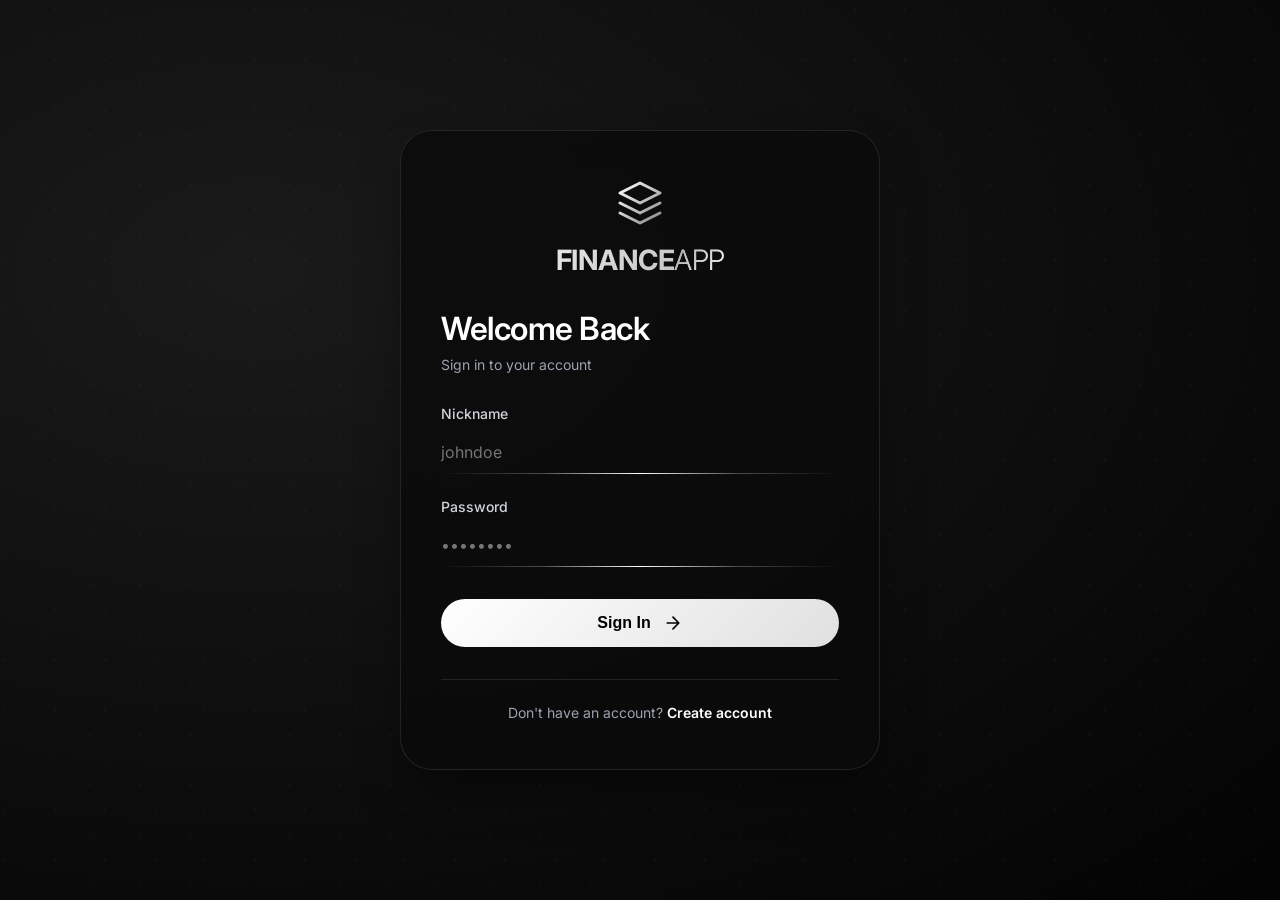
==== src/main/resources/static/login.html @ 10400654 "Initial commit clean structure" ====
<!DOCTYPE html>
<html lang="es">
<head>
    <meta charset="UTF-8">
    <meta name="viewport" content="width=device-width, initial-scale=1.0">
    <title>FinanceApp | Login</title>
    <link rel="stylesheet" href="styles.css">
    <link href="https://fonts.googleapis.com/css2?family=Inter:wght@300;400;500;600;700;800&display=swap" rel="stylesheet">
</head>
<body class="login-body">
    <div class="particles"></div>
    <div class="glass-container">
        <div class="logo-container">
            <div class="logo-icon">
                <svg width="48" height="48" viewBox="0 0 24 24" fill="none" xmlns="http://www.w3.org/2000/svg">
                    <path d="M12 2L2 7L12 12L22 7L12 2Z" stroke="url(#gradient)" stroke-width="1.5" stroke-linecap="round" stroke-linejoin="round"/>
                    <path d="M2 17L12 22L22 17" stroke="url(#gradient)" stroke-width="1.5" stroke-linecap="round" stroke-linejoin="round"/>
                    <path d="M2 12L12 17L22 12" stroke="url(#gradient)" stroke-width="1.5" stroke-linecap="round" stroke-linejoin="round"/>
                    <defs>
                        <linearGradient id="gradient" x1="2" y1="2" x2="22" y2="22" gradientUnits="userSpaceOnUse">
                            <stop stop-color="#ffffff"/>
                            <stop offset="1" stop-color="#888888"/>
                        </linearGradient>
                    </defs>
                </svg>
            </div>
            <h1>FINANCE<span>APP</span></h1>
        </div>
        
        <h2>Welcome Back</h2>
        <p class="subtitle">Sign in to your account</p>
        
        <form id="loginForm" class="auth-form">
            <div class="input-group">
                <label>Nickname</label>
                <input type="text" id="nickname" placeholder="johndoe" required>
                <div class="input-border"></div>
            </div>
            
            <div class="input-group">
                <label>Password</label>
                <input type="password" id="password" placeholder="••••••••" required>
                <div class="input-border"></div>
            </div>
            
            <button type="submit" class="btn-primary">
                <span>Sign In</span>
                <svg width="20" height="20" viewBox="0 0 24 24" fill="none">
                    <path d="M5 12H19M19 12L12 5M19 12L12 19" stroke="currentColor" stroke-width="2" stroke-linecap="round"/>
                </svg>
            </button>
        </form>
        
        <div class="auth-footer">
            <p>Don't have an account? <a href="register.html">Create account</a></p>
        </div>
    </div>
    
    <script>
        document.getElementById('loginForm').addEventListener('submit', async (e) => {
            e.preventDefault();
            const nickname = document.getElementById('nickname').value;
            const password = document.getElementById('password').value;
            
            // Simulación de login - Aquí conectarás con tu backend
            localStorage.setItem('user', JSON.stringify({ nickname, password }));
            window.location.href = 'dashboard.html';
        });
    </script>
</body>
</html>
---- src/main/resources/static/styles.css ----
* {
    margin: 0;
    padding: 0;
    box-sizing: border-box;
}

body {
    font-family: 'Inter', -apple-system, BlinkMacSystemFont, sans-serif;
    background: #0a0a0a;
    color: #ffffff;
    overflow-x: hidden;
}

/* Login/Register Styles */
.login-body {
    min-height: 100vh;
    display: flex;
    align-items: center;
    justify-content: center;
    background: radial-gradient(ellipse at 20% 30%, #1a1a1a, #030303);
    position: relative;
}

.particles {
    position: absolute;
    top: 0;
    left: 0;
    width: 100%;
    height: 100%;
    background-image: 
        radial-gradient(circle at 10% 20%, rgba(255,255,255,0.03) 1px, transparent 1px),
        radial-gradient(circle at 80% 70%, rgba(255,255,255,0.03) 1px, transparent 1px);
    background-size: 50px 50px;
    pointer-events: none;
}

.glass-container {
    position: relative;
    z-index: 10;
    background: rgba(10, 10, 10, 0.8);
    backdrop-filter: blur(20px);
    border-radius: 32px;
    padding: 48px 40px;
    width: 100%;
    max-width: 480px;
    border: 1px solid rgba(255, 255, 255, 0.1);
    box-shadow: 0 25px 50px -12px rgba(0, 0, 0, 0.5);
    animation: fadeInUp 0.6s ease-out;
}

@keyframes fadeInUp {
    from {
        opacity: 0;
        transform: translateY(30px);
    }
    to {
        opacity: 1;
        transform: translateY(0);
    }
}

.logo-container {
    text-align: center;
    margin-bottom: 32px;
}

.logo-icon {
    display: inline-flex;
    justify-content: center;
    align-items: center;
    margin-bottom: 16px;
}

.logo-container h1 {
    font-size: 28px;
    font-weight: 700;
    letter-spacing: -0.5px;
    background: linear-gradient(135deg, #ffffff 0%, #a0a0a0 100%);
    -webkit-background-clip: text;
    -webkit-text-fill-color: transparent;
    background-clip: text;
}

.logo-container span {
    font-weight: 300;
    background: linear-gradient(135deg, #a0a0a0 0%, #ffffff 100%);
    -webkit-background-clip: text;
    -webkit-text-fill-color: transparent;
}

.glass-container h2 {
    font-size: 32px;
    font-weight: 600;
    margin-bottom: 8px;
    letter-spacing: -0.5px;
}

.subtitle {
    color: #9ca3af;
    margin-bottom: 32px;
    font-size: 14px;
}

.auth-form {
    display: flex;
    flex-direction: column;
    gap: 24px;
}

.input-group {
    position: relative;
}

.input-group label {
    display: block;
    margin-bottom: 8px;
    font-size: 14px;
    font-weight: 500;
    color: #d1d5db;
}

.input-group input {
    width: 100%;
    padding: 12px 0;
    background: transparent;
    border: none;
    color: white;
    font-size: 16px;
    outline: none;
    font-family: 'Inter', sans-serif;
}

.input-border {
    position: absolute;
    bottom: 0;
    left: 0;
    width: 100%;
    height: 1px;
    background: linear-gradient(90deg, transparent, #4a4a4a, #ffffff, #4a4a4a, transparent);
    transition: all 0.3s ease;
}

.input-group input:focus + .input-border {
    height: 2px;
    background: linear-gradient(90deg, transparent, #ffffff, #ffffff, transparent);
}

.btn-primary {
    background: linear-gradient(135deg, #ffffff 0%, #e0e0e0 100%);
    color: #000000;
    border: none;
    padding: 14px 24px;
    border-radius: 40px;
    font-size: 16px;
    font-weight: 600;
    cursor: pointer;
    display: flex;
    align-items: center;
    justify-content: center;
    gap: 12px;
    transition: all 0.3s ease;
    margin-top: 8px;
}

.btn-primary:hover {
    transform: translateY(-2px);
    box-shadow: 0 10px 25px -5px rgba(255, 255, 255, 0.2);
    background: linear-gradient(135deg, #f5f5f5 0%, #ffffff 100%);
}

.btn-primary:active {
    transform: translateY(0);
}

.auth-footer {
    text-align: center;
    margin-top: 32px;
    padding-top: 24px;
    border-top: 1px solid rgba(255, 255, 255, 0.1);
}

.auth-footer p {
    color: #9ca3af;
    font-size: 14px;
}

.auth-footer a {
    color: #ffffff;
    text-decoration: none;
    font-weight: 600;
    transition: opacity 0.3s;
}

.auth-footer a:hover {
    opacity: 0.8;
}

/* Dashboard Styles */
.dashboard-body {
    background: #0a0a0a;
    min-height: 100vh;
}

.dashboard-container {
    max-width: 1400px;
    margin: 0 auto;
    padding: 24px;
}

.dashboard-nav {
    background: rgba(20, 20, 20, 0.8);
    backdrop-filter: blur(10px);
    border-radius: 24px;
    padding: 16px 32px;
    margin-bottom: 32px;
    display: flex;
    justify-content: space-between;
    align-items: center;
    border: 1px solid rgba(255, 255, 255, 0.05);
}

.nav-logo h2 {
    font-size: 24px;
    background: linear-gradient(135deg, #ffffff, #888888);
    -webkit-background-clip: text;
    -webkit-text-fill-color: transparent;
}

.nav-links {
    display: flex;
    gap: 32px;
}

.nav-links a {
    color: #9ca3af;
    text-decoration: none;
    transition: color 0.3s;
    font-weight: 500;
}

.nav-links a:hover, .nav-links a.active {
    color: #ffffff;
}

.logout-btn {
    background: rgba(255, 255, 255, 0.1);
    border: none;
    padding: 8px 20px;
    border-radius: 40px;
    color: white;
    cursor: pointer;
    transition: all 0.3s;
}

.logout-btn:hover {
    background: rgba(255, 255, 255, 0.2);
}

/* Cards */
.card {
    background: rgba(20, 20, 20, 0.6);
    backdrop-filter: blur(10px);
    border-radius: 24px;
    padding: 24px;
    margin-bottom: 24px;
    border: 1px solid rgba(255, 255, 255, 0.05);
    transition: transform 0.3s, border-color 0.3s;
}

.card:hover {
    border-color: rgba(255, 255, 255, 0.2);
    transform: translateY(-2px);
}

.card h2 {
    font-size: 20px;
    margin-bottom: 20px;
    color: #ffffff;
}

/* Forms */
.form-group {
    margin-bottom: 16px;
}

.form-group input, .form-group select {
    width: 100%;
    padding: 12px;
    background: rgba(0, 0, 0, 0.5);
    border: 1px solid rgba(255, 255, 255, 0.1);
    border-radius: 12px;
    color: white;
    font-size: 14px;
    transition: all 0.3s;
}

.form-group input:focus, .form-group select:focus {
    outline: none;
    border-color: #ffffff;
}

.form-group label {
    display: block;
    margin-bottom: 8px;
    color: #9ca3af;
    font-size: 14px;
}

/* Lists */
.expense-list {
    list-style: none;
}

.expense-list li {
    padding: 12px 0;
    border-bottom: 1px solid rgba(255, 255, 255, 0.05);
    display: flex;
    justify-content: space-between;
    align-items: center;
}

/* Grid Layout */
.dashboard-grid {
    display: grid;
    grid-template-columns: repeat(auto-fit, minmax(400px, 1fr));
    gap: 24px;
}

/* Responsive */
@media (max-width: 768px) {
    .glass-container {
        margin: 20px;
        padding: 32px 24px;
    }
    
    .dashboard-grid {
        grid-template-columns: 1fr;
    }
    
    .dashboard-nav {
        flex-direction: column;
        gap: 16px;
    }
    
    .nav-links {
        flex-wrap: wrap;
        justify-content: center;
    }
}
/* Dashboard Styles (agregar al final) */
.dashboard-stats {
    margin-bottom: 32px;
}

.stats-grid {
    display: grid;
    grid-template-columns: repeat(auto-fit, minmax(240px, 1fr));
    gap: 20px;
}

.stat-card {
    background: linear-gradient(135deg, rgba(20,20,20,0.9), rgba(10,10,10,0.9));
    backdrop-filter: blur(10px);
    border-radius: 24px;
    padding: 24px;
    border: 1px solid rgba(255,255,255,0.05);
    transition: all 0.3s;
}

.stat-card:hover {
    transform: translateY(-4px);
    border-color: rgba(255,255,255,0.2);
}

.stat-card h3 {
    font-size: 14px;
    font-weight: 500;
    color: #9ca3af;
    margin-bottom: 12px;
    letter-spacing: 0.5px;
}

.stat-value {
    font-size: 32px;
    font-weight: 700;
    color: #ffffff;
}

.stat-value.positive {
    color: #10b981;
}

.stat-value.negative {
    color: #ef4444;
}

.tab-content {
    display: none;
}

.tab-content.active {
    display: block;
    animation: fadeIn 0.3s ease-out;
}

@keyframes fadeIn {
    from {
        opacity: 0;
        transform: translateY(10px);
    }
    to {
        opacity: 1;
        transform: translateY(0);
    }
}

/* Scrollbar personalizado */
::-webkit-scrollbar {
    width: 8px;
    height: 8px;
}

::-webkit-scrollbar-track {
    background: #1a1a1a;
}

::-webkit-scrollbar-thumb {
    background: #3a3a3a;
    border-radius: 4px;
}

::-webkit-scrollbar-thumb:hover {
    background: #4a4a4a;
}
/* Modal Styles */
.modal {
    display: none;
    position: fixed;
    z-index: 1000;
    left: 0;
    top: 0;
    width: 100%;
    height: 100%;
    background-color: rgba(0, 0, 0, 0.8);
    backdrop-filter: blur(8px);
    animation: fadeIn 0.2s ease-out;
}

.modal-content {
    background: linear-gradient(135deg, rgba(30, 30, 30, 0.95), rgba(20, 20, 20, 0.98));
    backdrop-filter: blur(20px);
    margin: 10% auto;
    padding: 0;
    border: 1px solid rgba(255, 255, 255, 0.1);
    width: 90%;
    max-width: 500px;
    border-radius: 24px;
    box-shadow: 0 25px 50px -12px rgba(0, 0, 0, 0.5);
    animation: slideIn 0.3s ease-out;
}

@keyframes slideIn {
    from {
        opacity: 0;
        transform: translateY(-50px);
    }
    to {
        opacity: 1;
        transform: translateY(0);
    }
}

.modal-header {
    display: flex;
    justify-content: space-between;
    align-items: center;
    padding: 20px 24px;
    border-bottom: 1px solid rgba(255, 255, 255, 0.1);
}

.modal-header h3 {
    font-size: 20px;
    font-weight: 600;
    margin: 0;
}

.close {
    font-size: 28px;
    font-weight: bold;
    cursor: pointer;
    color: #9ca3af;
    transition: color 0.3s;
}

.close:hover {
    color: #ffffff;
}

.modal-body {
    padding: 24px;
}

.modal-footer {
    display: flex;
    justify-content: flex-end;
    gap: 12px;
    padding: 20px 24px;
    border-top: 1px solid rgba(255, 255, 255, 0.1);
}

/* Secondary Buttons */
.btn-secondary {
    background: rgba(255, 255, 255, 0.1);
    color: #ffffff;
    border: 1px solid rgba(255, 255, 255, 0.2);
    padding: 10px 20px;
    border-radius: 40px;
    font-size: 14px;
    font-weight: 500;
    cursor: pointer;
    transition: all 0.3s;
    display: inline-flex;
    align-items: center;
    gap: 8px;
}

.btn-secondary:hover {
    background: rgba(255, 255, 255, 0.2);
    transform: translateY(-1px);
}

.btn-secondary-small {
    background: rgba(255, 255, 255, 0.08);
    color: #9ca3af;
    border: none;
    padding: 6px 12px;
    border-radius: 20px;
    font-size: 12px;
    cursor: pointer;
    transition: all 0.3s;
}

.btn-secondary-small:hover {
    background: rgba(255, 255, 255, 0.15);
    color: #ffffff;
}

/* Toast Notification */
.toast {
    visibility: hidden;
    min-width: 250px;
    background-color: #333;
    color: #fff;
    text-align: center;
    border-radius: 8px;
    padding: 12px;
    position: fixed;
    z-index: 1000;
    bottom: 30px;
    left: 50%;
    transform: translateX(-50%);
    font-size: 14px;
    opacity: 0;
    transition: opacity 0.5s, visibility 0.5s;
}

.toast.show {
    visibility: visible;
    opacity: 1;
}

.toast-success {
    background: linear-gradient(135deg, #10b981, #059669);
    color: white;
}

.toast-error {
    background: linear-gradient(135deg, #ef4444, #dc2626);
    color: white;
}

/* Empty state styling */
.expense-list li {
    padding: 12px 0;
    border-bottom: 1px solid rgba(255, 255, 255, 0.05);
    display: flex;
    justify-content: space-between;
    align-items: center;
}

/* Form group improvements */
.form-group {
    margin-bottom: 20px;
}

.form-group label {
    display: block;
    margin-bottom: 8px;
    font-size: 13px;
    font-weight: 500;
    color: #9ca3af;
    text-transform: uppercase;
    letter-spacing: 0.5px;
}

.form-group input, .form-group select {
    width: 100%;
    padding: 12px 16px;
    background: rgba(0, 0, 0, 0.4);
    border: 1px solid rgba(255, 255, 255, 0.1);
    border-radius: 12px;
    color: white;
    font-size: 14px;
    transition: all 0.3s;
}

.form-group input:focus, .form-group select:focus {
    outline: none;
    border-color: rgba(255, 255, 255, 0.5);
    background: rgba(0, 0, 0, 0.6);
}

.form-group input::placeholder {
    color: #6b7280;
}
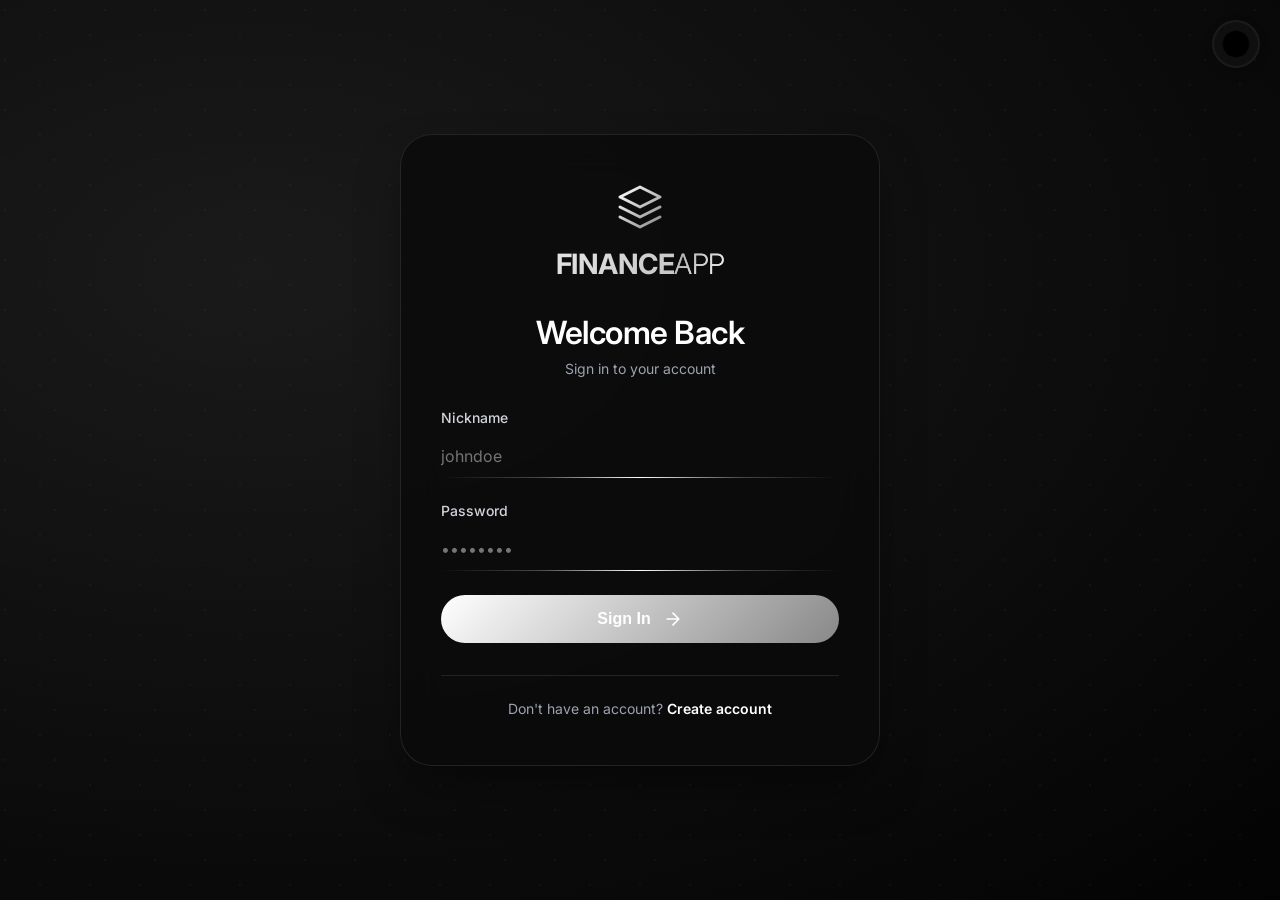
==== commit b9af6abe: "Colors fix in progress" ====
--- a/src/main/resources/static/login.html
+++ b/src/main/resources/static/login.html
@@ -4,10 +4,44 @@
     <meta charset="UTF-8">
     <meta name="viewport" content="width=device-width, initial-scale=1.0">
     <title>FinanceApp | Login</title>
-    <link rel="stylesheet" href="styles.css">
+    <!-- Fuentes -->
     <link href="https://fonts.googleapis.com/css2?family=Inter:wght@300;400;500;600;700;800&display=swap" rel="stylesheet">
+    
+    <!-- CSS Modular -->
+    <link rel="stylesheet" href="css/global.css">
+    <link rel="stylesheet" href="css/login.css">
+    <link rel="stylesheet" href="css/components.css">
+    <link rel="stylesheet" href="css/themes.css">
 </head>
 <body class="login-body">
+<!-- Theme Switcher (mismo código) -->
+	<div class="theme-switcher">
+	    <div class="theme-btn" id="themeBtn" onclick="toggleThemeMenu()">
+	        <div class="theme-circle" id="currentThemeCircle" style="background: rgb(0, 0, 0);"></div>
+	    </div>
+	    <div class="theme-menu" id="themeMenu">
+	        <div class="theme-option" onclick="setTheme('dark')">
+	            <div class="theme-preview dark-preview"></div>
+	            <span>Dark</span>
+	        </div>
+	        <div class="theme-option" onclick="setTheme('light')">
+	            <div class="theme-preview light-preview"></div>
+	            <span>Light</span>
+	        </div>
+	        <div class="theme-option" onclick="setTheme('pink')">
+	            <div class="theme-preview pink-preview"></div>
+	            <span>Pink Purple</span>
+	        </div>
+	        <div class="theme-option" onclick="setTheme('blue')">
+	            <div class="theme-preview blue-preview"></div>
+	            <span>Ocean Blue</span>
+	        </div>
+	        <div class="theme-option" onclick="setTheme('orange')">
+	            <div class="theme-preview orange-preview"></div>
+	            <span>Sunset Orange</span>
+	        </div>
+	    </div>
+	</div>
     <div class="particles"></div>
     <div class="glass-container">
         <div class="logo-container">
@@ -57,15 +91,118 @@
     </div>
     
     <script>
-        document.getElementById('loginForm').addEventListener('submit', async (e) => {
-            e.preventDefault();
-            const nickname = document.getElementById('nickname').value;
-            const password = document.getElementById('password').value;
-            
-            // Simulación de login - Aquí conectarás con tu backend
-            localStorage.setItem('user', JSON.stringify({ nickname, password }));
-            window.location.href = 'dashboard.html';
-        });
-    </script>
+    const API_BASE = 'http://localhost:8080';
+    
+    document.getElementById('loginForm').addEventListener('submit', async (e) => {
+        e.preventDefault();
+        
+        const nickname = document.getElementById('nickname').value.trim();
+        const password = document.getElementById('password').value;
+        
+        if (!nickname || !password) {
+            alert('Please enter both nickname and password');
+            return;
+        }
+        
+        try {
+            // Obtener todos los usuarios del servidor
+            const response = await fetch(`${API_BASE}/users`);
+            const users = await response.json();
+            
+            // Buscar usuario por nombre y contraseña
+            const user = users.find(u => u.name === nickname && u.password === password);
+            
+            if (user) {
+                // Login exitoso
+                localStorage.setItem('user', JSON.stringify(user));
+                window.location.href = 'dashboard.html';
+            } else {
+                // Verificar si el usuario existe pero contraseña incorrecta
+                const userExists = users.some(u => u.name === nickname);
+                if (userExists) {
+                    alert('Incorrect password. Please try again.');
+                } else {
+                    alert('User not found. Please register first.');
+                }
+            }
+        } catch (error) {
+            console.error('Login error:', error);
+            alert('Error connecting to server. Make sure the backend is running.');
+        }
+    });
+ // Theme Switcher Functions
+    function toggleThemeMenu() {
+        const menu = document.getElementById('themeMenu');
+        menu.classList.toggle('active');
+    }
+
+    function closeThemeMenu() {
+        const menu = document.getElementById('themeMenu');
+        menu.classList.remove('active');
+    }
+
+    function setTheme(theme) {
+        const body = document.body;
+        const themeCircle = document.getElementById('currentThemeCircle');
+        
+        // Remover todas las clases de tema
+        body.classList.remove('theme-light', 'theme-pink', 'theme-blue', 'theme-orange');
+        
+        // Si no es dark, agregar la clase del tema
+        if (theme !== 'dark') {
+            body.classList.add(`theme-${theme}`);
+        }
+        
+        // Actualizar el círculo del botón según el tema
+        const themeColors = {
+            dark: '#000000',
+            light: '#F0E6E6',
+            pink: '#ec489a',
+            blue: '#0ea5e9',
+            orange: '#f97316'
+        };
+        
+        themeCircle.style.background = themeColors[theme];
+        
+        // Guardar preferencia en localStorage
+        localStorage.setItem('theme', theme);
+        
+        // Mostrar notificación
+        const themeNames = {
+            dark: 'Dark Mode',
+            light: 'Light Mode',
+            pink: 'Pink Purple',
+            blue: 'Ocean Blue',
+            orange: 'Sunset Orange'
+        };
+        
+        toast.success(`Theme changed to ${themeNames[theme]}! 🎨`);
+        
+        // Cerrar el menú
+        closeThemeMenu();
+    }
+
+    // Cargar tema guardado al iniciar
+    function loadSavedTheme() {
+        const savedTheme = localStorage.getItem('theme');
+        if (savedTheme && savedTheme !== 'dark') {
+            setTheme(savedTheme);
+        } else {
+            // Asegurar que el círculo sea blanco para dark mode
+            document.getElementById('currentThemeCircle').style.background = '#ffffff';
+        }
+    }
+
+    // Cerrar menú al hacer clic fuera
+    document.addEventListener('click', function(event) {
+        const switcher = document.querySelector('.theme-switcher');
+        const menu = document.getElementById('themeMenu');
+        const btn = document.getElementById('themeBtn');
+        
+        if (switcher && !switcher.contains(event.target)) {
+            menu.classList.remove('active');
+        }
+    });
+</script>
 </body>
 </html>
--- a/src/main/resources/static/css/global.css
+++ b/src/main/resources/static/css/global.css
@@ -0,0 +1,84 @@
+/* ============================================ */
+/* GLOBAL RESET & BASE STYLES */
+/* ============================================ */
+
+* {
+    margin: 0;
+    padding: 0;
+    box-sizing: border-box;
+}
+
+body {
+    font-family: 'Inter', -apple-system, BlinkMacSystemFont, sans-serif;
+    background: var(--bg-primary);
+    color: var(--text-primary);
+    transition: background 0.3s ease, color 0.3s ease;
+}
+
+/* Scrollbar personalizado */
+::-webkit-scrollbar {
+    width: 8px;
+    height: 8px;
+}
+
+::-webkit-scrollbar-track {
+    background: #1a1a1a;
+}
+
+::-webkit-scrollbar-thumb {
+    background: #3a3a3a;
+    border-radius: 4px;
+}
+
+::-webkit-scrollbar-thumb:hover {
+    background: #4a4a4a;
+}
+
+/* Utilidades */
+.text-center {
+    text-align: center;
+}
+
+.mt-1 { margin-top: 8px; }
+.mt-2 { margin-top: 16px; }
+.mt-3 { margin-top: 24px; }
+.mb-1 { margin-bottom: 8px; }
+.mb-2 { margin-bottom: 16px; }
+.mb-3 { margin-bottom: 24px; }
+
+/* Animaciones */
+@keyframes fadeIn {
+    from { opacity: 0; transform: translateY(10px); }
+    to { opacity: 1; transform: translateY(0); }
+}
+
+@keyframes fadeInUp {
+    from { opacity: 0; transform: translateY(30px); }
+    to { opacity: 1; transform: translateY(0); }
+}
+
+@keyframes slideIn {
+    from { transform: translateX(400px); opacity: 0; }
+    to { transform: translateX(0); opacity: 1; }
+}
+
+@keyframes slideUp {
+    from { opacity: 0; transform: translateY(20px); }
+    to { opacity: 1; transform: translateY(0); }
+}
+
+@keyframes spin {
+    to { transform: rotate(360deg); }
+}
+
+@keyframes pulse {
+    0%, 100% { border-color: rgba(245, 158, 11, 0.3); }
+    50% { border-color: rgba(245, 158, 11, 0.8); }
+}
+
+/* Responsive base */
+@media (max-width: 768px) {
+    .dashboard-grid {
+        grid-template-columns: 1fr;
+    }
+}
--- a/src/main/resources/static/css/login.css
+++ b/src/main/resources/static/css/login.css
@@ -0,0 +1,171 @@
+/* ============================================ */
+/* LOGIN & REGISTER STYLES */
+/* ============================================ */
+
+.login-body {
+    min-height: 100vh;
+    display: flex;
+    align-items: center;
+    justify-content: center;
+    background: radial-gradient(ellipse at 20% 30%, #1a1a1a, #030303);
+    position: relative;
+    margin: 0;
+    padding: 20px;
+}
+
+.particles {
+    position: absolute;
+    top: 0;
+    left: 0;
+    width: 100%;
+    height: 100%;
+    background-image: 
+        radial-gradient(circle at 10% 20%, rgba(255,255,255,0.03) 1px, transparent 1px),
+        radial-gradient(circle at 80% 70%, rgba(255,255,255,0.03) 1px, transparent 1px);
+    background-size: 50px 50px;
+    pointer-events: none;
+}
+
+.glass-container {
+    position: relative;
+    z-index: 10;
+    background: rgba(10, 10, 10, 0.8);
+    backdrop-filter: blur(20px);
+    border-radius: 32px;
+    padding: 48px 40px;
+    width: 100%;
+    max-width: 480px;
+    border: 1px solid rgba(255, 255, 255, 0.1);
+    box-shadow: 0 25px 50px -12px rgba(0, 0, 0, 0.5);
+    animation: fadeInUp 0.6s ease-out;
+}
+
+.logo-container {
+    text-align: center;
+    margin-bottom: 32px;
+}
+
+.logo-icon {
+    display: inline-flex;
+    justify-content: center;
+    align-items: center;
+    margin-bottom: 16px;
+}
+
+.logo-container h1 {
+    font-size: 28px;
+    font-weight: 700;
+    letter-spacing: -0.5px;
+    background: linear-gradient(135deg, #ffffff 0%, #a0a0a0 100%);
+    -webkit-background-clip: text;
+    -webkit-text-fill-color: transparent;
+    background-clip: text;
+    margin: 0;
+}
+
+.logo-container span {
+    font-weight: 300;
+    background: linear-gradient(135deg, #a0a0a0 0%, #ffffff 100%);
+    -webkit-background-clip: text;
+    -webkit-text-fill-color: transparent;
+}
+
+.glass-container h2 {
+    font-size: 32px;
+    font-weight: 600;
+    margin-bottom: 8px;
+    letter-spacing: -0.5px;
+    text-align: center;
+}
+
+.subtitle {
+    color: #9ca3af;
+    margin-bottom: 32px;
+    font-size: 14px;
+    text-align: center;
+}
+
+/* Formulario de autenticación */
+.auth-form {
+    display: flex;
+    flex-direction: column;
+    gap: 24px;
+    width: 100%;
+}
+
+.input-group {
+    position: relative;
+    width: 100%;
+}
+
+.input-group label {
+    display: block;
+    margin-bottom: 8px;
+    font-size: 14px;
+    font-weight: 500;
+    color: #d1d5db;
+}
+
+.input-group input {
+    width: 100%;
+    padding: 12px 0;
+    background: transparent;
+    border: none;
+    color: white;
+    font-size: 16px;
+    outline: none;
+    font-family: 'Inter', sans-serif;
+}
+
+/* Borde inferior elegante */
+.input-border {
+    position: absolute;
+    bottom: 0;
+    left: 0;
+    width: 100%;
+    height: 1px;
+    background: linear-gradient(90deg, transparent, #4a4a4a, #ffffff, #4a4a4a, transparent);
+    transition: all 0.3s ease;
+}
+
+.input-group input:focus + .input-border {
+    height: 2px;
+    background: linear-gradient(90deg, transparent, #ffffff, #ffffff, transparent);
+}
+
+.auth-footer {
+    text-align: center;
+    margin-top: 32px;
+    padding-top: 24px;
+    border-top: 1px solid rgba(255, 255, 255, 0.1);
+}
+
+.auth-footer p {
+    color: #9ca3af;
+    font-size: 14px;
+    margin: 0;
+}
+
+.auth-footer a {
+    color: #ffffff;
+    text-decoration: none;
+    font-weight: 600;
+    transition: opacity 0.3s;
+}
+
+.auth-footer a:hover {
+    opacity: 0.8;
+    text-decoration: underline;
+}
+
+/* Responsive login */
+@media (max-width: 768px) {
+    .glass-container {
+        margin: 20px;
+        padding: 32px 24px;
+    }
+    
+    .glass-container h2 {
+        font-size: 28px;
+    }
+}
--- a/src/main/resources/static/css/components.css
+++ b/src/main/resources/static/css/components.css
@@ -0,0 +1,351 @@
+/* ============================================ */
+/* BUTTONS & COMPONENTS */
+/* ============================================ */
+
+/* Primary Button */
+.btn-primary {
+    background: linear-gradient(135deg, var(--gradient-start), var(--gradient-end));
+    color: white;
+    border: none;
+    padding: 14px 24px;
+    border-radius: 40px;
+    font-size: 16px;
+    font-weight: 600;
+    cursor: pointer;
+    display: flex;
+    align-items: center;
+    justify-content: center;
+    gap: 12px;
+    transition: all 0.3s ease;
+    width: 100%;
+    text-align: center;
+}
+
+.btn-primary:hover {
+    transform: translateY(-2px);
+    box-shadow: 0 10px 25px -5px rgba(0, 0, 0, 0.2);
+}
+
+.btn-primary:active {
+    transform: translateY(0);
+}
+
+/* Secondary Button */
+.btn-secondary {
+    background: rgba(255, 255, 255, 0.1);
+    color: var(--text-primary);
+    border: 1px solid var(--border-color);
+    padding: 10px 20px;
+    border-radius: 40px;
+    font-size: 14px;
+    font-weight: 500;
+    cursor: pointer;
+    transition: all 0.3s;
+    display: inline-flex;
+    align-items: center;
+    gap: 8px;
+}
+
+.btn-secondary:hover {
+    background: rgba(255, 255, 255, 0.2);
+    transform: translateY(-1px);
+}
+
+/* Small Secondary Button */
+.btn-secondary-small {
+    background: rgba(255, 255, 255, 0.08);
+    color: var(--text-secondary);
+    border: none;
+    padding: 6px 12px;
+    border-radius: 20px;
+    font-size: 12px;
+    cursor: pointer;
+    transition: all 0.3s;
+}
+
+.btn-secondary-small:hover {
+    background: rgba(255, 255, 255, 0.15);
+    color: var(--text-primary);
+}
+
+/* Icon Button */
+.btn-icon {
+    background: none;
+    border: none;
+    cursor: pointer;
+    font-size: 18px;
+    transition: transform 0.2s;
+}
+
+.btn-icon:hover {
+    transform: scale(1.1);
+}
+
+/* ============================================ */
+/* MODAL STYLES */
+/* ============================================ */
+
+.modal {
+    display: none;
+    position: fixed;
+    z-index: 1000;
+    left: 0;
+    top: 0;
+    width: 100%;
+    height: 100%;
+    background-color: rgba(0, 0, 0, 0.8);
+    backdrop-filter: blur(8px);
+    animation: fadeIn 0.2s ease-out;
+}
+
+.modal-content {
+    background: var(--bg-card);
+    backdrop-filter: blur(20px);
+    margin: 10% auto;
+    padding: 0;
+    border: 1px solid var(--border-color);
+    width: 90%;
+    max-width: 500px;
+    border-radius: 24px;
+    box-shadow: 0 25px 50px -12px rgba(0, 0, 0, 0.5);
+    animation: slideIn 0.3s ease-out;
+}
+
+.modal-header {
+    display: flex;
+    justify-content: space-between;
+    align-items: center;
+    padding: 20px 24px;
+    border-bottom: 1px solid var(--border-color);
+}
+
+.modal-header h3 {
+    font-size: 20px;
+    font-weight: 600;
+    margin: 0;
+    color: var(--text-primary);
+}
+
+.close {
+    font-size: 28px;
+    font-weight: bold;
+    cursor: pointer;
+    color: var(--text-secondary);
+    transition: color 0.3s;
+}
+
+.close:hover {
+    color: var(--text-primary);
+}
+
+.modal-body {
+    padding: 24px;
+}
+
+.modal-footer {
+    display: flex;
+    justify-content: flex-end;
+    gap: 12px;
+    padding: 20px 24px;
+    border-top: 1px solid var(--border-color);
+}
+
+/* ============================================ */
+/* TOAST NOTIFICATIONS */
+/* ============================================ */
+
+.toast-container {
+    position: fixed;
+    top: 20px;
+    right: 20px;
+    z-index: 9999;
+    display: flex;
+    flex-direction: column;
+    gap: 12px;
+}
+
+.toast {
+    min-width: 300px;
+    max-width: 400px;
+    background: var(--bg-card);
+    backdrop-filter: blur(10px);
+    border-radius: 12px;
+    padding: 0;
+    box-shadow: 0 10px 25px -5px rgba(0, 0, 0, 0.3);
+    transform: translateX(400px);
+    transition: transform 0.3s ease-out;
+    overflow: hidden;
+    border: 1px solid var(--border-color);
+}
+
+.toast.show {
+    transform: translateX(0);
+}
+
+.toast-content {
+    display: flex;
+    align-items: center;
+    gap: 12px;
+    padding: 16px 20px;
+}
+
+.toast-icon {
+    font-size: 24px;
+    flex-shrink: 0;
+}
+
+.toast-message {
+    flex: 1;
+    color: var(--text-primary);
+    font-size: 14px;
+    line-height: 1.4;
+}
+
+.toast-close {
+    background: none;
+    border: none;
+    color: var(--text-secondary);
+    font-size: 20px;
+    cursor: pointer;
+    padding: 0;
+    margin-left: 8px;
+    transition: color 0.2s;
+}
+
+.toast-close:hover {
+    color: var(--text-primary);
+}
+
+.toast-progress {
+    height: 3px;
+    background: rgba(255, 255, 255, 0.2);
+    width: 100%;
+    animation: progress 3s linear forwards;
+}
+
+.toast-success .toast-progress {
+    background: var(--accent-success);
+}
+
+.toast-error .toast-progress {
+    background: var(--accent-danger);
+}
+
+.toast-warning .toast-progress {
+    background: var(--accent-warning);
+}
+
+.toast-info .toast-progress {
+    background: var(--accent-info);
+}
+
+@keyframes progress {
+    from { width: 100%; }
+    to { width: 0%; }
+}
+
+/* ============================================ */
+/* CONFIRM DIALOG */
+/* ============================================ */
+
+.confirm-overlay {
+    position: fixed;
+    top: 0;
+    left: 0;
+    right: 0;
+    bottom: 0;
+    background: rgba(0, 0, 0, 0.7);
+    backdrop-filter: blur(4px);
+    z-index: 10000;
+    display: flex;
+    align-items: center;
+    justify-content: center;
+    animation: fadeIn 0.2s ease-out;
+}
+
+.confirm-dialog {
+    background: var(--bg-card);
+    backdrop-filter: blur(20px);
+    border-radius: 24px;
+    padding: 24px;
+    max-width: 400px;
+    width: 90%;
+    border: 1px solid var(--border-color);
+    animation: slideUp 0.3s ease-out;
+}
+
+.confirm-dialog h3 {
+    margin: 0 0 12px 0;
+    font-size: 20px;
+    font-weight: 600;
+    color: var(--text-primary);
+}
+
+.confirm-dialog p {
+    margin: 0 0 24px 0;
+    color: var(--text-secondary);
+    line-height: 1.5;
+}
+
+.confirm-buttons {
+    display: flex;
+    gap: 12px;
+    justify-content: flex-end;
+}
+
+.confirm-buttons button {
+    padding: 8px 20px;
+    border-radius: 40px;
+    font-size: 14px;
+    font-weight: 500;
+    cursor: pointer;
+    transition: all 0.2s;
+}
+
+.confirm-cancel {
+    background: rgba(255, 255, 255, 0.1);
+    border: 1px solid var(--border-color);
+    color: var(--text-primary);
+}
+
+.confirm-cancel:hover {
+    background: rgba(255, 255, 255, 0.2);
+}
+
+.confirm-confirm {
+    background: linear-gradient(135deg, var(--accent-danger), var(--accent-danger));
+    border: none;
+    color: white;
+}
+
+.confirm-confirm:hover {
+    transform: translateY(-1px);
+    box-shadow: 0 4px 12px rgba(239, 68, 68, 0.3);
+}
+
+.confirm-confirm-success {
+    background: linear-gradient(135deg, var(--accent-success), var(--accent-success));
+}
+
+.confirm-confirm-success:hover {
+    box-shadow: 0 4px 12px rgba(16, 185, 129, 0.3);
+}
+
+/* ============================================ */
+/* LOADING SPINNER */
+/* ============================================ */
+
+.loading-spinner {
+    display: inline-block;
+    width: 16px;
+    height: 16px;
+    border: 2px solid rgba(255, 255, 255, 0.3);
+    border-top-color: white;
+    border-radius: 50%;
+    animation: spin 0.6s linear infinite;
+}
+
+.btn-loading {
+    opacity: 0.7;
+    pointer-events: none;
+}
--- a/src/main/resources/static/css/themes.css
+++ b/src/main/resources/static/css/themes.css
@@ -0,0 +1,250 @@
+/* ============================================ */
+/* THEME VARIABLES - DARK (DEFAULT) */
+/* ============================================ */
+
+:root {
+    --bg-primary: #0a0a0a;
+    --bg-secondary: #1a1a1a;
+    --bg-card: rgba(20, 20, 20, 0.6);
+    --text-primary: #ffffff;
+    --text-secondary: #9ca3af;
+    --border-color: rgba(255, 255, 255, 0.05);
+    --accent-success: #10b981;
+    --accent-danger: #ef4444;
+    --accent-warning: #f59e0b;
+    --accent-info: #3b82f6;
+    --gradient-start: #ffffff;
+    --gradient-end: #888888;
+    --input-bg: rgba(0, 0, 0, 0.4);
+    --input-border: rgba(255, 255, 255, 0.1);
+    --hover-bg: rgba(255, 255, 255, 0.05);
+}
+
+/* ============================================ */
+/* THEME: LIGHT */
+/* ============================================ */
+
+body.theme-light {
+    --bg-primary: #f8f9fa;
+    --bg-secondary: #ffffff;
+    --bg-card: rgba(255, 255, 255, 0.9);
+    --text-primary: #1f2937;
+    --text-secondary: #6b7280;
+    --border-color: rgba(0, 0, 0, 0.1);
+    --accent-success: #10b981;
+    --accent-danger: #ef4444;
+    --accent-warning: #f59e0b;
+    --accent-info: #3b82f6;
+    --gradient-start: #1f2937;
+    --gradient-end: #4b5563;
+    --input-bg: rgba(0, 0, 0, 0.02);
+    --input-border: rgba(0, 0, 0, 0.1);
+    --hover-bg: rgba(0, 0, 0, 0.05);
+}
+
+body.theme-light .glass-container {
+    background: rgba(255, 255, 255, 0.95);
+}
+
+body.theme-light .input-group input {
+    color: #1f2937;
+}
+
+body.theme-light .input-group label {
+    color: #4b5563;
+}
+
+/* ============================================ */
+/* THEME: PINK */
+/* ============================================ */
+
+body.theme-pink {
+    --bg-primary: #fdf2f8;
+    --bg-secondary: #ffffff;
+    --bg-card: rgba(255, 255, 255, 0.9);
+    --text-primary: #831843;
+    --text-secondary: #9d174d;
+    --border-color: rgba(236, 72, 153, 1);
+    --accent-success: #ec489a;
+    --accent-danger: #db2777;
+    --accent-warning: #f472b6;
+    --accent-info: #f9a8d4;
+    --gradient-start: #ec489a;
+    --gradient-end: #db2777;
+    --input-bg: rgba(236, 72, 153, 0.05);
+    --input-border: rgba(236, 72, 153, 0.2);
+    --hover-bg: rgba(236, 72, 153, 0.1);
+}
+
+body.theme-pink .btn-primary {
+    background: linear-gradient(135deg, #E08DB3, #D11F71);
+}
+
+body.theme-pink .stat-value.positive {
+    color: #ec489a;
+}
+
+body.theme-pink .login-body {
+    background: radial-gradient(ellipse at 20% 30%, #ffe4ec, #f8d0e0);  /* ← Fondo rosa claro */
+}
+
+body.theme-pink .glass-container {
+    background: rgba(255, 255, 255, 0.95);  /* ← Contenedor blanco */
+}
+
+/* ============================================ */
+/* THEME: BLUE */
+/* ============================================ */
+
+body.theme-blue {
+    --bg-primary: #eff6ff;
+    --bg-secondary: #ffffff;
+    --bg-card: rgba(255, 255, 255, 0.9);
+    --text-primary: #075985;
+    --text-secondary: #0284c7;
+    --border-color: rgba(14, 165, 233, 0.2);
+    --accent-success: #0ea5e9;
+    --accent-danger: #0284c7;
+    --accent-warning: #38bdf8;
+    --accent-info: #7dd3fc;
+    --gradient-start: #0ea5e9;
+    --gradient-end: #0284c7;
+    --input-bg: rgba(14, 165, 233, 0.05);
+    --input-border: rgba(14, 165, 233, 0.2);
+    --hover-bg: rgba(14, 165, 233, 0.1);
+}
+
+body.theme-blue .btn-primary {
+    background: linear-gradient(135deg, #0ea5e9, #0284c7);
+}
+
+body.theme-blue .stat-value.positive {
+    color: #0ea5e9;
+}
+
+body.theme-pink .glass-container {
+    background: rgba(255, 255, 255, 0.95);  /* ← Contenedor blanco */
+}
+
+body.theme-blue .login-body {
+    background: radial-gradient(ellipse at 20% 30%, #e0f2fe, #bae6fd);  /* ← Fondo azul claro */
+}
+
+/* ============================================ */
+/* THEME: ORANGE */
+/* ============================================ */
+
+body.theme-orange {
+    --bg-primary: #fff7ed;
+    --bg-secondary: #ffffff;
+    --bg-card: rgba(255, 255, 255, 0.9);
+    --text-primary: #9a3412;
+    --text-secondary: #c2410c;
+    --border-color: rgba(249, 115, 22, 0.2);
+    --accent-success: #f97316;
+    --accent-danger: #ea580c;
+    --accent-warning: #fb923c;
+    --accent-info: #fdba74;
+    --gradient-start: #f97316;
+    --gradient-end: #ea580c;
+    --input-bg: rgba(249, 115, 22, 0.05);
+    --input-border: rgba(249, 115, 22, 0.2);
+    --hover-bg: rgba(249, 115, 22, 0.1);
+}
+
+body.theme-orange .btn-primary {
+    background: linear-gradient(135deg, #f97316, #ea580c);
+}
+
+body.theme-orange .stat-value.positive {
+    color: #f97316;
+}
+
+body.theme-orange .login-body {
+    background: radial-gradient(ellipse at 20% 30%, #fff3e0, #ffe4c4);  /* ← Fondo naranja claro */
+}
+
+body.theme-pink .glass-container {
+    background: rgba(255, 255, 255, 0.95);  /* ← Contenedor blanco */
+}
+
+/* ============================================ */
+/* THEME SWITCHER BUTTON */
+/* ============================================ */
+
+.theme-switcher {
+    position: fixed;
+    top: 20px;
+    right: 20px;
+    z-index: 1000;
+}
+
+.theme-btn {
+    width: 48px;
+    height: 48px;
+    border-radius: 50%;
+    background: var(--bg-card);
+    backdrop-filter: blur(10px);
+    border: 2px solid var(--border-color);
+    cursor: pointer;
+    display: flex;
+    align-items: center;
+    justify-content: center;
+    transition: all 0.3s ease;
+    box-shadow: 0 4px 12px rgba(0, 0, 0, 0.2);
+}
+
+.theme-btn:hover {
+    transform: scale(1.05);
+    border-color: var(--text-primary);
+}
+
+.theme-circle {
+    width: 28px;
+    height: 28px;
+    border-radius: 50%;
+    transition: background 0.3s ease;
+    border: 1px solid var(--border-color);
+}
+
+.theme-menu {
+    position: absolute;
+    top: 60px;
+    right: 0;
+    background: var(--bg-card);
+    backdrop-filter: blur(20px);
+    border-radius: 16px;
+    padding: 12px;
+    min-width: 160px;
+    border: 1px solid var(--border-color);
+    box-shadow: 0 10px 25px -5px rgba(0, 0, 0, 0.3);
+    opacity: 0;
+    visibility: hidden;
+    transform: translateY(-10px);
+    transition: all 0.3s ease;
+}
+
+.theme-menu.active {
+    opacity: 1;
+    visibility: visible;
+    transform: translateY(0);
+}
+
+.theme-option {
+    display: flex;
+    align-items: center;
+    gap: 12px;
+    padding: 10px 12px;
+    cursor: pointer;
+    border-radius: 12px;
+    transition: all 0.2s ease;
+    margin-bottom: 4px;
+}
+
+.theme-option:last-child {
+    margin-bottom: 0;
+}
+
+.theme-option:hover {
+    background:
+}
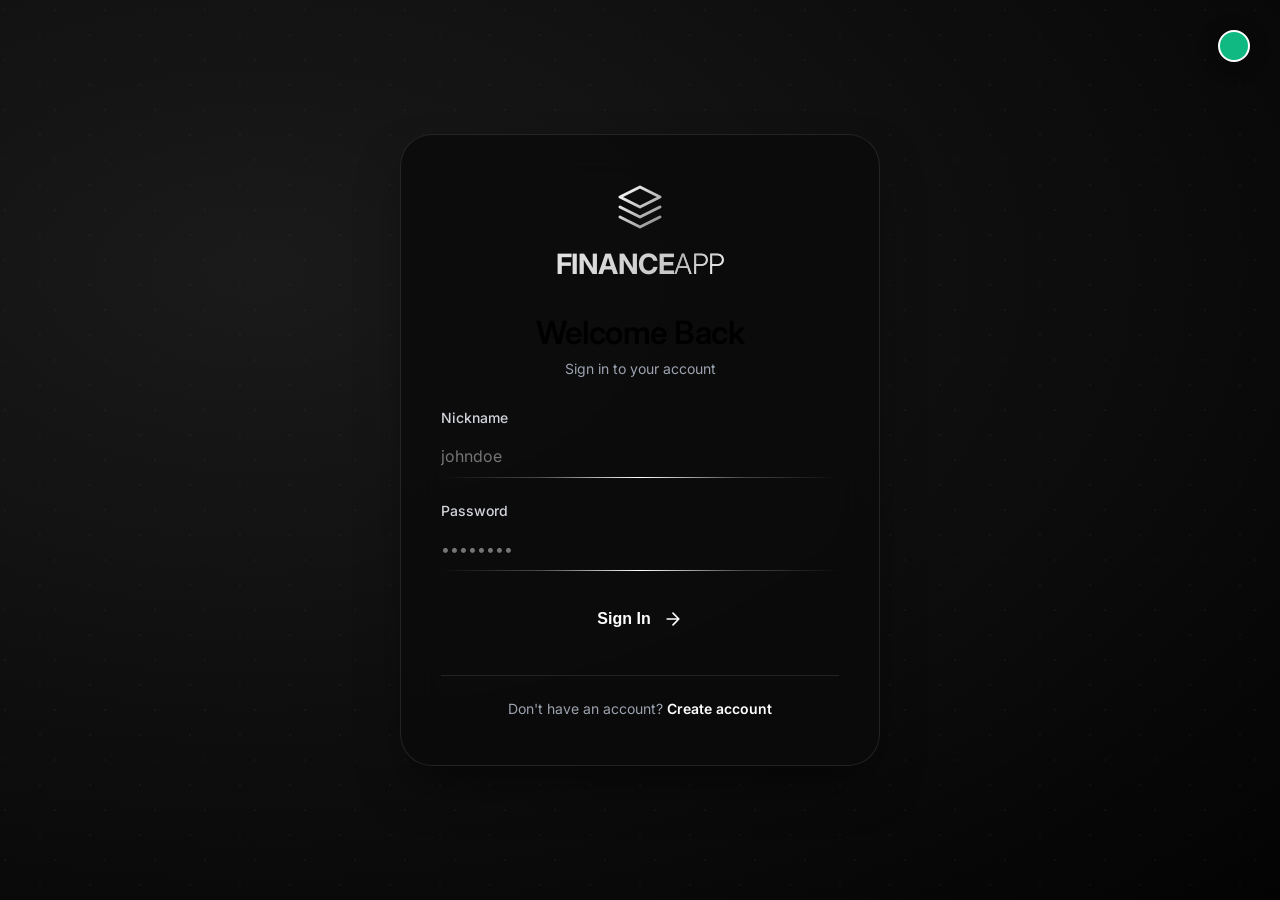
==== commit fe6c544c: "ColorWheel correctly implemented" ====
--- a/src/main/resources/static/login.html
+++ b/src/main/resources/static/login.html
@@ -4,6 +4,7 @@
     <meta charset="UTF-8">
     <meta name="viewport" content="width=device-width, initial-scale=1.0">
     <title>FinanceApp | Login</title>
+    
     <!-- Fuentes -->
     <link href="https://fonts.googleapis.com/css2?family=Inter:wght@300;400;500;600;700;800&display=swap" rel="stylesheet">
     
@@ -14,35 +15,40 @@
     <link rel="stylesheet" href="css/themes.css">
 </head>
 <body class="login-body">
-<!-- Theme Switcher (mismo código) -->
-	<div class="theme-switcher">
-	    <div class="theme-btn" id="themeBtn" onclick="toggleThemeMenu()">
-	        <div class="theme-circle" id="currentThemeCircle" style="background: rgb(0, 0, 0);"></div>
-	    </div>
-	    <div class="theme-menu" id="themeMenu">
-	        <div class="theme-option" onclick="setTheme('dark')">
-	            <div class="theme-preview dark-preview"></div>
-	            <span>Dark</span>
-	        </div>
-	        <div class="theme-option" onclick="setTheme('light')">
-	            <div class="theme-preview light-preview"></div>
-	            <span>Light</span>
-	        </div>
-	        <div class="theme-option" onclick="setTheme('pink')">
-	            <div class="theme-preview pink-preview"></div>
-	            <span>Pink Purple</span>
-	        </div>
-	        <div class="theme-option" onclick="setTheme('blue')">
-	            <div class="theme-preview blue-preview"></div>
-	            <span>Ocean Blue</span>
-	        </div>
-	        <div class="theme-option" onclick="setTheme('orange')">
-	            <div class="theme-preview orange-preview"></div>
-	            <span>Sunset Orange</span>
-	        </div>
-	    </div>
-	</div>
     <div class="particles"></div>
+    
+    <!-- Color Picker - Selector de color universal -->
+    <div class="color-picker-container">
+        <div class="color-picker-btn" id="colorPickerBtn" onclick="toggleColorPicker()">
+            <div class="color-circle" id="currentColorCircle" style="background: #10b981;"></div>
+        </div>
+        <div class="color-picker-panel" id="colorPickerPanel">
+            <div class="color-picker-header">
+                <h4>🎨 Choose Your Color</h4>
+                <button class="close-picker" onclick="toggleColorPicker()">×</button>
+            </div>
+            <div class="color-wheel-container">
+                <input type="color" id="colorWheel" value="#10b981" onchange="applyColorTheme(this.value)">
+            </div>
+            <div class="preset-colors">
+                <div class="preset-title">✨ Presets</div>
+                <div class="preset-list">
+                    <div class="preset-color" style="background: #10b981;" onclick="applyColorTheme('#10b981')"></div>
+                    <div class="preset-color" style="background: #3b82f6;" onclick="applyColorTheme('#3b82f6')"></div>
+                    <div class="preset-color" style="background: #ef4444;" onclick="applyColorTheme('#ef4444')"></div>
+                    <div class="preset-color" style="background: #f59e0b;" onclick="applyColorTheme('#f59e0b')"></div>
+                    <div class="preset-color" style="background: #8b5cf6;" onclick="applyColorTheme('#8b5cf6')"></div>
+                    <div class="preset-color" style="background: #ec489a;" onclick="applyColorTheme('#ec489a')"></div>
+                    <div class="preset-color" style="background: #06b6d4;" onclick="applyColorTheme('#06b6d4')"></div>
+                    <div class="preset-color" style="background: #84cc16;" onclick="applyColorTheme('#84cc16')"></div>
+                </div>
+            </div>
+            <div class="color-info">
+                <div>Selected: <span id="selectedColorCode">#10b981</span></div>
+            </div>
+        </div>
+    </div>
+
     <div class="glass-container">
         <div class="logo-container">
             <div class="logo-icon">
@@ -89,120 +95,279 @@
             <p>Don't have an account? <a href="register.html">Create account</a></p>
         </div>
     </div>
-    
+
     <script>
-    const API_BASE = 'http://localhost:8080';
-    
-    document.getElementById('loginForm').addEventListener('submit', async (e) => {
-        e.preventDefault();
-        
-        const nickname = document.getElementById('nickname').value.trim();
-        const password = document.getElementById('password').value;
-        
-        if (!nickname || !password) {
-            alert('Please enter both nickname and password');
-            return;
-        }
-        
-        try {
-            // Obtener todos los usuarios del servidor
-            const response = await fetch(`${API_BASE}/users`);
-            const users = await response.json();
-            
-            // Buscar usuario por nombre y contraseña
-            const user = users.find(u => u.name === nickname && u.password === password);
-            
-            if (user) {
-                // Login exitoso
-                localStorage.setItem('user', JSON.stringify(user));
-                window.location.href = 'dashboard.html';
+        const API_BASE = 'http://localhost:8080';
+        
+        // ============================================
+        // COLOR THEME GENERATOR - ARMONÍAS DE COLOR
+        // ============================================
+        
+        // Convertir HEX a RGB
+        function hexToRgb(hex) {
+            const result = /^#?([a-f\d]{2})([a-f\d]{2})([a-f\d]{2})$/i.exec(hex);
+            return result ? {
+                r: parseInt(result[1], 16),
+                g: parseInt(result[2], 16),
+                b: parseInt(result[3], 16)
+            } : null;
+        }
+        
+        // Convertir RGB a HEX
+        function rgbToHex(r, g, b) {
+            return '#' + ((1 << 24) + (r << 16) + (g << 8) + b).toString(16).slice(1);
+        }
+        
+        // Convertir RGB a HSL
+        function rgbToHsl(r, g, b) {
+            r /= 255;
+            g /= 255;
+            b /= 255;
+            const max = Math.max(r, g, b);
+            const min = Math.min(r, g, b);
+            let h, s, l = (max + min) / 2;
+        
+            if (max === min) {
+                h = s = 0;
             } else {
-                // Verificar si el usuario existe pero contraseña incorrecta
-                const userExists = users.some(u => u.name === nickname);
-                if (userExists) {
-                    alert('Incorrect password. Please try again.');
+                const d = max - min;
+                s = l > 0.5 ? d / (2 - max - min) : d / (max + min);
+                switch (max) {
+                    case r: h = (g - b) / d + (g < b ? 6 : 0); break;
+                    case g: h = (b - r) / d + 2; break;
+                    case b: h = (r - g) / d + 4; break;
+                }
+                h /= 6;
+            }
+            return { h: h * 360, s: s * 100, l: l * 100 };
+        }
+        
+        // Convertir HSL a RGB
+        function hslToRgb(h, s, l) {
+            h /= 360;
+            s /= 100;
+            l /= 100;
+            let r, g, b;
+            if (s === 0) {
+                r = g = b = l;
+            } else {
+                const hue2rgb = (p, q, t) => {
+                    if (t < 0) t += 1;
+                    if (t > 1) t -= 1;
+                    if (t < 1/6) return p + (q - p) * 6 * t;
+                    if (t < 1/2) return q;
+                    if (t < 2/3) return p + (q - p) * (2/3 - t) * 6;
+                    return p;
+                };
+                const q = l < 0.5 ? l * (1 + s) : l + s - l * s;
+                const p = 2 * l - q;
+                r = hue2rgb(p, q, h + 1/3);
+                g = hue2rgb(p, q, h);
+                b = hue2rgb(p, q, h - 1/3);
+            }
+            return { r: Math.round(r * 255), g: Math.round(g * 255), b: Math.round(b * 255) };
+        }
+        
+        // Generar paleta de armonías a partir de un color base
+        function generateColorPalette(baseHex) {
+            const rgb = hexToRgb(baseHex);
+            const hsl = rgbToHsl(rgb.r, rgb.g, rgb.b);
+            const hue = hsl.h;
+            
+            // Colores análogos (±30°)
+            const analogous1 = hslToRgb((hue - 30 + 360) % 360, hsl.s, hsl.l);
+            const analogous2 = hslToRgb((hue + 30) % 360, hsl.s, hsl.l);
+            
+            // Color complementario (180°)
+            const complementary = hslToRgb((hue + 180) % 360, hsl.s, hsl.l);
+            
+            // Variaciones (más claro, más oscuro)
+            const lighter = hslToRgb(hue, Math.min(hsl.s + 15, 80), Math.min(hsl.l + 20, 85));
+            const darker = hslToRgb(hue, Math.max(hsl.s - 10, 20), Math.max(hsl.l - 20, 15));
+            
+            // Colores análogos más suaves para fondos
+            const softBg = hslToRgb((hue - 15) % 360, Math.max(hsl.s - 30, 15), Math.min(hsl.l + 35, 92));
+            const softBg2 = hslToRgb((hue + 15) % 360, Math.max(hsl.s - 30, 15), Math.min(hsl.l + 30, 90));
+            
+            return {
+                primary: baseHex,
+                analogous1: rgbToHex(analogous1.r, analogous1.g, analogous1.b),
+                analogous2: rgbToHex(analogous2.r, analogous2.g, analogous2.b),
+                complementary: rgbToHex(complementary.r, complementary.g, complementary.b),
+                lighter: rgbToHex(lighter.r, lighter.g, lighter.b),
+                darker: rgbToHex(darker.r, darker.g, darker.b),
+                softBg: rgbToHex(softBg.r, softBg.g, softBg.b),
+                softBg2: rgbToHex(softBg2.r, softBg2.g, softBg2.b)
+            };
+        }
+        
+        // Aplicar el tema de color a la página
+        function applyColorTheme(baseColor) {
+            const palette = generateColorPalette(baseColor);
+            
+            // Guardar en localStorage
+            localStorage.setItem('customTheme', baseColor);
+            
+            // Actualizar el círculo del botón
+            const colorCircle = document.getElementById('currentColorCircle');
+            const selectedColorSpan = document.getElementById('selectedColorCode');
+            if (colorCircle) colorCircle.style.background = baseColor;
+            if (selectedColorSpan) selectedColorSpan.textContent = baseColor;
+            
+            // Actualizar el color wheel
+            const colorWheel = document.getElementById('colorWheel');
+            if (colorWheel) colorWheel.value = baseColor;
+            
+            // Aplicar fondo de la página
+            const loginBody = document.querySelector('.login-body');
+            if (loginBody) {
+                loginBody.style.background = `radial-gradient(ellipse at 20% 30%, ${palette.softBg}, ${palette.softBg2})`;
+            }
+            
+            // Contenedor glass
+            const glassContainer = document.querySelector('.glass-container');
+            if (glassContainer) {
+                glassContainer.style.background = `rgba(${hexToRgb(palette.softBg).r}, ${hexToRgb(palette.softBg).g}, ${hexToRgb(palette.softBg).b}, 0.85)`;
+                glassContainer.style.borderColor = `rgba(${hexToRgb(palette.primary).r}, ${hexToRgb(palette.primary).g}, ${hexToRgb(palette.primary).b}, 0.3)`;
+            }
+            
+            // Botón primario
+            const primaryBtn = document.querySelector('.btn-primary');
+            if (primaryBtn) {
+                primaryBtn.style.background = `linear-gradient(135deg, ${palette.primary}, ${palette.darker})`;
+            }
+            
+            // Links
+            const links = document.querySelectorAll('.auth-footer a');
+            links.forEach(link => {
+                link.style.color = palette.primary;
+            });
+            
+            // Input focus border
+            const style = document.createElement('style');
+            style.textContent = `
+                .input-group input:focus + .input-border {
+                    background: linear-gradient(90deg, transparent, ${palette.primary}, ${palette.primary}, transparent) !important;
+                }
+                .input-group input:focus {
+                    color: ${palette.primary} !important;
+                }
+            `;
+            
+            // Remover estilo anterior si existe
+            const oldStyle = document.getElementById('dynamic-theme-style');
+            if (oldStyle) oldStyle.remove();
+            
+            style.id = 'dynamic-theme-style';
+            document.head.appendChild(style);
+            
+            // Mostrar notificación simple
+            showColorToast(`Theme applied! 🎨`, palette.primary);
+        }
+        
+        function showColorToast(message, color) {
+            // Crear toast temporal
+            const toast = document.createElement('div');
+            toast.textContent = message;
+            toast.style.position = 'fixed';
+            toast.style.bottom = '20px';
+            toast.style.left = '50%';
+            toast.style.transform = 'translateX(-50%)';
+            toast.style.background = color;
+            toast.style.color = 'white';
+            toast.style.padding = '12px 24px';
+            toast.style.borderRadius = '40px';
+            toast.style.fontSize = '14px';
+            toast.style.fontWeight = '500';
+            toast.style.zIndex = '10000';
+            toast.style.boxShadow = '0 4px 12px rgba(0,0,0,0.2)';
+            toast.style.animation = 'fadeInUp 0.3s ease';
+            document.body.appendChild(toast);
+            
+            setTimeout(() => {
+                toast.style.opacity = '0';
+                setTimeout(() => toast.remove(), 300);
+            }, 2000);
+        }
+        
+        // Cargar tema guardado
+        function loadSavedColorTheme() {
+            const savedColor = localStorage.getItem('customTheme');
+            if (savedColor) {
+                applyColorTheme(savedColor);
+            }
+        }
+        
+        // Toggle del selector de color
+        function toggleColorPicker() {
+            const panel = document.getElementById('colorPickerPanel');
+            if (panel) {
+                panel.classList.toggle('active');
+            }
+        }
+        
+        // Cerrar selector al hacer clic fuera
+        document.addEventListener('click', function(event) {
+            const container = document.querySelector('.color-picker-container');
+            const panel = document.getElementById('colorPickerPanel');
+            if (container && panel && !container.contains(event.target)) {
+                panel.classList.remove('active');
+            }
+        });
+        
+        // ============================================
+        // LOGIN FUNCTIONALITY
+        // ============================================
+        
+        document.getElementById('loginForm').addEventListener('submit', async (e) => {
+            e.preventDefault();
+            
+            const nickname = document.getElementById('nickname').value.trim();
+            const password = document.getElementById('password').value;
+            
+            if (!nickname || !password) {
+                showColorToast('Please enter both nickname and password', '#f59e0b');
+                return;
+            }
+            
+            // Mostrar loading en el botón
+            const submitBtn = e.target.querySelector('button[type="submit"]');
+            const originalText = submitBtn.innerHTML;
+            submitBtn.innerHTML = '<span class="loading-spinner"></span> Loading...';
+            submitBtn.disabled = true;
+            
+            try {
+                const response = await fetch(`${API_BASE}/users`);
+                const users = await response.json();
+                
+                const user = users.find(u => u.name === nickname && u.password === password);
+                
+                if (user) {
+                    localStorage.setItem('user', JSON.stringify(user));
+                    showColorToast(`Welcome back, ${user.name}! 🎉`, '#10b981');
+                    setTimeout(() => {
+                        window.location.href = 'dashboard.html';
+                    }, 1000);
                 } else {
-                    alert('User not found. Please register first.');
+                    const userExists = users.some(u => u.name === nickname);
+                    if (userExists) {
+                        showColorToast('Incorrect password. Please try again.', '#ef4444');
+                    } else {
+                        showColorToast('User not found. Please register first.', '#f59e0b');
+                    }
+                    submitBtn.innerHTML = originalText;
+                    submitBtn.disabled = false;
                 }
-            }
-        } catch (error) {
-            console.error('Login error:', error);
-            alert('Error connecting to server. Make sure the backend is running.');
-        }
-    });
- // Theme Switcher Functions
-    function toggleThemeMenu() {
-        const menu = document.getElementById('themeMenu');
-        menu.classList.toggle('active');
-    }
-
-    function closeThemeMenu() {
-        const menu = document.getElementById('themeMenu');
-        menu.classList.remove('active');
-    }
-
-    function setTheme(theme) {
-        const body = document.body;
-        const themeCircle = document.getElementById('currentThemeCircle');
-        
-        // Remover todas las clases de tema
-        body.classList.remove('theme-light', 'theme-pink', 'theme-blue', 'theme-orange');
-        
-        // Si no es dark, agregar la clase del tema
-        if (theme !== 'dark') {
-            body.classList.add(`theme-${theme}`);
-        }
-        
-        // Actualizar el círculo del botón según el tema
-        const themeColors = {
-            dark: '#000000',
-            light: '#F0E6E6',
-            pink: '#ec489a',
-            blue: '#0ea5e9',
-            orange: '#f97316'
-        };
-        
-        themeCircle.style.background = themeColors[theme];
-        
-        // Guardar preferencia en localStorage
-        localStorage.setItem('theme', theme);
-        
-        // Mostrar notificación
-        const themeNames = {
-            dark: 'Dark Mode',
-            light: 'Light Mode',
-            pink: 'Pink Purple',
-            blue: 'Ocean Blue',
-            orange: 'Sunset Orange'
-        };
-        
-        toast.success(`Theme changed to ${themeNames[theme]}! 🎨`);
-        
-        // Cerrar el menú
-        closeThemeMenu();
-    }
-
-    // Cargar tema guardado al iniciar
-    function loadSavedTheme() {
-        const savedTheme = localStorage.getItem('theme');
-        if (savedTheme && savedTheme !== 'dark') {
-            setTheme(savedTheme);
-        } else {
-            // Asegurar que el círculo sea blanco para dark mode
-            document.getElementById('currentThemeCircle').style.background = '#ffffff';
-        }
-    }
-
-    // Cerrar menú al hacer clic fuera
-    document.addEventListener('click', function(event) {
-        const switcher = document.querySelector('.theme-switcher');
-        const menu = document.getElementById('themeMenu');
-        const btn = document.getElementById('themeBtn');
-        
-        if (switcher && !switcher.contains(event.target)) {
-            menu.classList.remove('active');
-        }
-    });
-</script>
+            } catch (error) {
+                console.error('Login error:', error);
+                showColorToast('Connection error. Make sure the server is running.', '#ef4444');
+                submitBtn.innerHTML = originalText;
+                submitBtn.disabled = false;
+            }
+        });
+        
+        // Inicializar tema
+        loadSavedColorTheme();
+    </script>
 </body>
 </html>
--- a/src/main/resources/static/css/components.css
+++ b/src/main/resources/static/css/components.css
@@ -348,4 +348,169 @@
 .btn-loading {
     opacity: 0.7;
     pointer-events: none;
+}
+/* ============================================ */
+/* COLOR PICKER - RUEDA DE COLORES */
+/* ============================================ */
+
+.color-picker-container {
+    position: fixed;
+    top: 20px;
+    right: 20px;
+    z-index: 1000;
+}
+
+.color-picker-btn {
+    width: 52px;
+    height: 52px;
+    border-radius: 50%;
+    background: var(--bg-card);
+    backdrop-filter: blur(10px);
+    border: 2px solid var(--border-color);
+    cursor: pointer;
+    display: flex;
+    align-items: center;
+    justify-content: center;
+    transition: all 0.3s ease;
+    box-shadow: 0 4px 12px rgba(0, 0, 0, 0.2);
+}
+
+.color-picker-btn:hover {
+    transform: scale(1.05);
+    border-color: var(--text-primary);
+}
+
+.color-circle {
+    width: 32px;
+    height: 32px;
+    border-radius: 50%;
+    transition: background 0.3s ease;
+    border: 2px solid white;
+    box-shadow: 0 2px 8px rgba(0, 0, 0, 0.2);
+}
+
+.color-picker-panel {
+    position: absolute;
+    top: 70px;
+    right: 0;
+    background: var(--bg-card);
+    backdrop-filter: blur(20px);
+    border-radius: 20px;
+    padding: 20px;
+    min-width: 260px;
+    border: 1px solid var(--border-color);
+    box-shadow: 0 20px 35px -10px rgba(0, 0, 0, 0.3);
+    opacity: 0;
+    visibility: hidden;
+    transform: translateY(-10px) scale(0.95);
+    transition: all 0.3s ease;
+}
+
+.color-picker-panel.active {
+    opacity: 1;
+    visibility: visible;
+    transform: translateY(0) scale(1);
+}
+
+.color-picker-header {
+    display: flex;
+    justify-content: space-between;
+    align-items: center;
+    margin-bottom: 16px;
+    padding-bottom: 12px;
+    border-bottom: 1px solid var(--border-color);
+}
+
+.color-picker-header h4 {
+    font-size: 16px;
+    font-weight: 600;
+    margin: 0;
+    color: var(--text-primary);
+}
+
+.close-picker {
+    background: none;
+    border: none;
+    font-size: 24px;
+    cursor: pointer;
+    color: var(--text-secondary);
+    transition: color 0.2s;
+}
+
+.close-picker:hover {
+    color: var(--text-primary);
+}
+
+/* Rueda de colores */
+.color-wheel-container {
+    margin-bottom: 20px;
+    display: flex;
+    justify-content: center;
+}
+
+#colorWheel {
+    width: 180px;
+    height: 180px;
+    border: 3px solid var(--border-color);
+    border-radius: 50%;
+    cursor: pointer;
+    background: conic-gradient(red, yellow, lime, aqua, blue, magenta, red);
+    padding: 0;
+}
+
+#colorWheel::-webkit-color-swatch-wrapper {
+    padding: 0;
+}
+
+#colorWheel::-webkit-color-swatch {
+    border: none;
+    border-radius: 50%;
+}
+
+/* Colores preestablecidos */
+.preset-colors {
+    margin-bottom: 16px;
+}
+
+.preset-title {
+    font-size: 12px;
+    color: var(--text-secondary);
+    margin-bottom: 12px;
+    text-transform: uppercase;
+    letter-spacing: 0.5px;
+}
+
+.preset-list {
+    display: grid;
+    grid-template-columns: repeat(4, 1fr);
+    gap: 10px;
+}
+
+.preset-color {
+    width: 100%;
+    aspect-ratio: 1;
+    border-radius: 12px;
+    cursor: pointer;
+    transition: all 0.2s;
+    border: 2px solid transparent;
+}
+
+.preset-color:hover {
+    transform: scale(1.05);
+    border-color: white;
+    box-shadow: 0 4px 12px rgba(0, 0, 0, 0.2);
+}
+
+.color-info {
+    text-align: center;
+    padding-top: 12px;
+    border-top: 1px solid var(--border-color);
+    font-size: 13px;
+    color: var(--text-secondary);
+}
+
+.color-info span {
+    color: var(--text-primary);
+    font-weight: 600;
+    font-family: monospace;
 }
--- a/src/main/resources/static/css/themes.css
+++ b/src/main/resources/static/css/themes.css
@@ -3,21 +3,14 @@
 /* ============================================ */
 
 :root {
-    --bg-primary: #0a0a0a;
-    --bg-secondary: #1a1a1a;
-    --bg-card: rgba(20, 20, 20, 0.6);
-    --text-primary: #ffffff;
-    --text-secondary: #9ca3af;
-    --border-color: rgba(255, 255, 255, 0.05);
-    --accent-success: #10b981;
-    --accent-danger: #ef4444;
-    --accent-warning: #f59e0b;
-    --accent-info: #3b82f6;
-    --gradient-start: #ffffff;
-    --gradient-end: #888888;
-    --input-bg: rgba(0, 0, 0, 0.4);
-    --input-border: rgba(255, 255, 255, 0.1);
-    --hover-bg: rgba(255, 255, 255, 0.05);
+    /* Variables por defecto */
+    --custom-primary: #10b981;
+    --custom-analogous: #3b82f6;
+    --custom-complementary: #ef4444;
+    --custom-lighter: #34d399;
+    --custom-darker: #059669;
+    --custom-soft-bg: #064e3b;
+    --custom-soft-bg2: #065f46;
 }
 
 /* ============================================ */
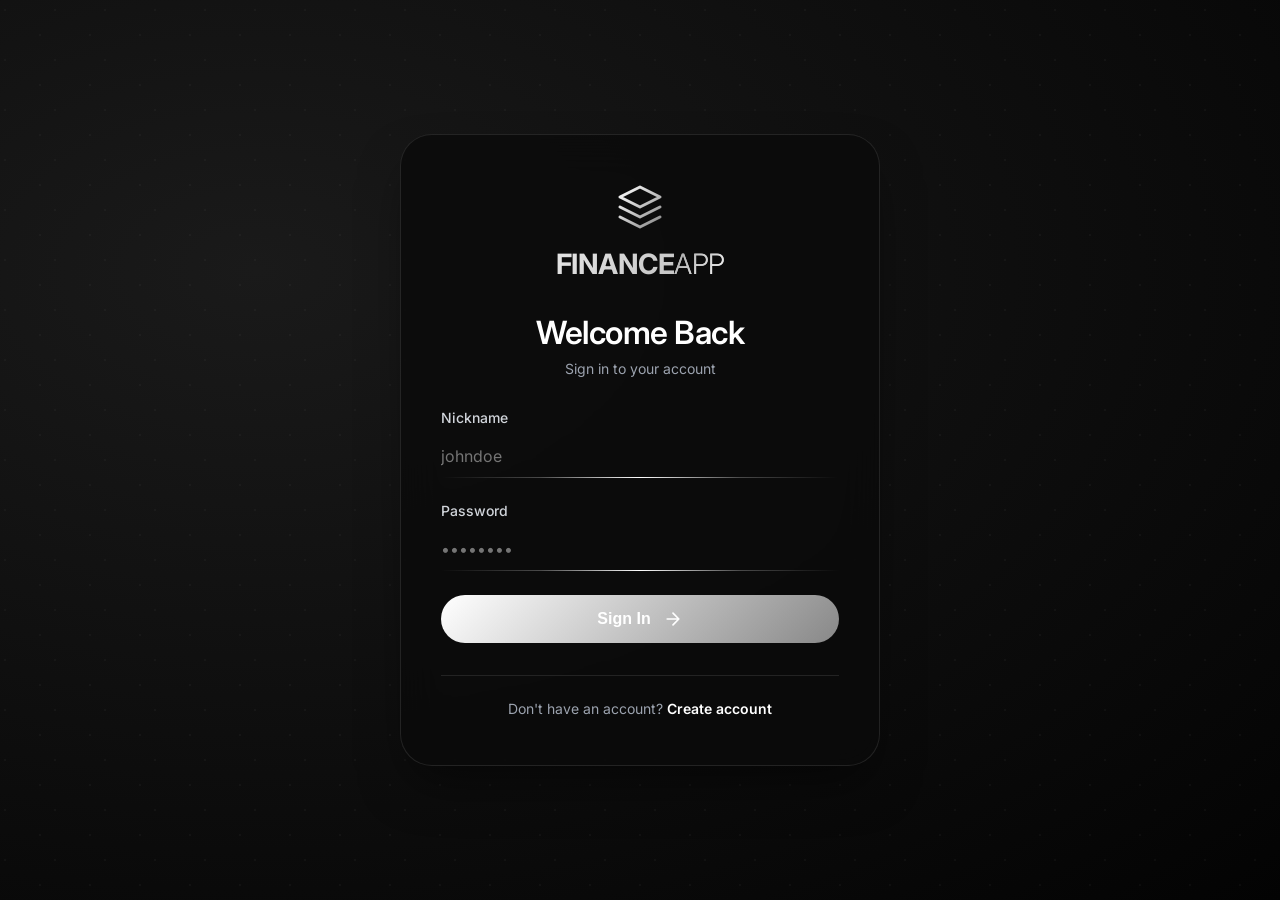
==== commit 20e81482: "Changes: No Wheel on login and register and continue modifying some colors" ====
--- a/src/main/resources/static/login.html
+++ b/src/main/resources/static/login.html
@@ -16,39 +16,6 @@
 </head>
 <body class="login-body">
     <div class="particles"></div>
-    
-    <!-- Color Picker - Selector de color universal -->
-    <div class="color-picker-container">
-        <div class="color-picker-btn" id="colorPickerBtn" onclick="toggleColorPicker()">
-            <div class="color-circle" id="currentColorCircle" style="background: #10b981;"></div>
-        </div>
-        <div class="color-picker-panel" id="colorPickerPanel">
-            <div class="color-picker-header">
-                <h4>🎨 Choose Your Color</h4>
-                <button class="close-picker" onclick="toggleColorPicker()">×</button>
-            </div>
-            <div class="color-wheel-container">
-                <input type="color" id="colorWheel" value="#10b981" onchange="applyColorTheme(this.value)">
-            </div>
-            <div class="preset-colors">
-                <div class="preset-title">✨ Presets</div>
-                <div class="preset-list">
-                    <div class="preset-color" style="background: #10b981;" onclick="applyColorTheme('#10b981')"></div>
-                    <div class="preset-color" style="background: #3b82f6;" onclick="applyColorTheme('#3b82f6')"></div>
-                    <div class="preset-color" style="background: #ef4444;" onclick="applyColorTheme('#ef4444')"></div>
-                    <div class="preset-color" style="background: #f59e0b;" onclick="applyColorTheme('#f59e0b')"></div>
-                    <div class="preset-color" style="background: #8b5cf6;" onclick="applyColorTheme('#8b5cf6')"></div>
-                    <div class="preset-color" style="background: #ec489a;" onclick="applyColorTheme('#ec489a')"></div>
-                    <div class="preset-color" style="background: #06b6d4;" onclick="applyColorTheme('#06b6d4')"></div>
-                    <div class="preset-color" style="background: #84cc16;" onclick="applyColorTheme('#84cc16')"></div>
-                </div>
-            </div>
-            <div class="color-info">
-                <div>Selected: <span id="selectedColorCode">#10b981</span></div>
-            </div>
-        </div>
-    </div>
-
     <div class="glass-container">
         <div class="logo-container">
             <div class="logo-icon">
@@ -98,223 +65,7 @@
 
     <script>
         const API_BASE = 'http://localhost:8080';
-        
-        // ============================================
-        // COLOR THEME GENERATOR - ARMONÍAS DE COLOR
-        // ============================================
-        
-        // Convertir HEX a RGB
-        function hexToRgb(hex) {
-            const result = /^#?([a-f\d]{2})([a-f\d]{2})([a-f\d]{2})$/i.exec(hex);
-            return result ? {
-                r: parseInt(result[1], 16),
-                g: parseInt(result[2], 16),
-                b: parseInt(result[3], 16)
-            } : null;
-        }
-        
-        // Convertir RGB a HEX
-        function rgbToHex(r, g, b) {
-            return '#' + ((1 << 24) + (r << 16) + (g << 8) + b).toString(16).slice(1);
-        }
-        
-        // Convertir RGB a HSL
-        function rgbToHsl(r, g, b) {
-            r /= 255;
-            g /= 255;
-            b /= 255;
-            const max = Math.max(r, g, b);
-            const min = Math.min(r, g, b);
-            let h, s, l = (max + min) / 2;
-        
-            if (max === min) {
-                h = s = 0;
-            } else {
-                const d = max - min;
-                s = l > 0.5 ? d / (2 - max - min) : d / (max + min);
-                switch (max) {
-                    case r: h = (g - b) / d + (g < b ? 6 : 0); break;
-                    case g: h = (b - r) / d + 2; break;
-                    case b: h = (r - g) / d + 4; break;
-                }
-                h /= 6;
-            }
-            return { h: h * 360, s: s * 100, l: l * 100 };
-        }
-        
-        // Convertir HSL a RGB
-        function hslToRgb(h, s, l) {
-            h /= 360;
-            s /= 100;
-            l /= 100;
-            let r, g, b;
-            if (s === 0) {
-                r = g = b = l;
-            } else {
-                const hue2rgb = (p, q, t) => {
-                    if (t < 0) t += 1;
-                    if (t > 1) t -= 1;
-                    if (t < 1/6) return p + (q - p) * 6 * t;
-                    if (t < 1/2) return q;
-                    if (t < 2/3) return p + (q - p) * (2/3 - t) * 6;
-                    return p;
-                };
-                const q = l < 0.5 ? l * (1 + s) : l + s - l * s;
-                const p = 2 * l - q;
-                r = hue2rgb(p, q, h + 1/3);
-                g = hue2rgb(p, q, h);
-                b = hue2rgb(p, q, h - 1/3);
-            }
-            return { r: Math.round(r * 255), g: Math.round(g * 255), b: Math.round(b * 255) };
-        }
-        
-        // Generar paleta de armonías a partir de un color base
-        function generateColorPalette(baseHex) {
-            const rgb = hexToRgb(baseHex);
-            const hsl = rgbToHsl(rgb.r, rgb.g, rgb.b);
-            const hue = hsl.h;
-            
-            // Colores análogos (±30°)
-            const analogous1 = hslToRgb((hue - 30 + 360) % 360, hsl.s, hsl.l);
-            const analogous2 = hslToRgb((hue + 30) % 360, hsl.s, hsl.l);
-            
-            // Color complementario (180°)
-            const complementary = hslToRgb((hue + 180) % 360, hsl.s, hsl.l);
-            
-            // Variaciones (más claro, más oscuro)
-            const lighter = hslToRgb(hue, Math.min(hsl.s + 15, 80), Math.min(hsl.l + 20, 85));
-            const darker = hslToRgb(hue, Math.max(hsl.s - 10, 20), Math.max(hsl.l - 20, 15));
-            
-            // Colores análogos más suaves para fondos
-            const softBg = hslToRgb((hue - 15) % 360, Math.max(hsl.s - 30, 15), Math.min(hsl.l + 35, 92));
-            const softBg2 = hslToRgb((hue + 15) % 360, Math.max(hsl.s - 30, 15), Math.min(hsl.l + 30, 90));
-            
-            return {
-                primary: baseHex,
-                analogous1: rgbToHex(analogous1.r, analogous1.g, analogous1.b),
-                analogous2: rgbToHex(analogous2.r, analogous2.g, analogous2.b),
-                complementary: rgbToHex(complementary.r, complementary.g, complementary.b),
-                lighter: rgbToHex(lighter.r, lighter.g, lighter.b),
-                darker: rgbToHex(darker.r, darker.g, darker.b),
-                softBg: rgbToHex(softBg.r, softBg.g, softBg.b),
-                softBg2: rgbToHex(softBg2.r, softBg2.g, softBg2.b)
-            };
-        }
-        
-        // Aplicar el tema de color a la página
-        function applyColorTheme(baseColor) {
-            const palette = generateColorPalette(baseColor);
-            
-            // Guardar en localStorage
-            localStorage.setItem('customTheme', baseColor);
-            
-            // Actualizar el círculo del botón
-            const colorCircle = document.getElementById('currentColorCircle');
-            const selectedColorSpan = document.getElementById('selectedColorCode');
-            if (colorCircle) colorCircle.style.background = baseColor;
-            if (selectedColorSpan) selectedColorSpan.textContent = baseColor;
-            
-            // Actualizar el color wheel
-            const colorWheel = document.getElementById('colorWheel');
-            if (colorWheel) colorWheel.value = baseColor;
-            
-            // Aplicar fondo de la página
-            const loginBody = document.querySelector('.login-body');
-            if (loginBody) {
-                loginBody.style.background = `radial-gradient(ellipse at 20% 30%, ${palette.softBg}, ${palette.softBg2})`;
-            }
-            
-            // Contenedor glass
-            const glassContainer = document.querySelector('.glass-container');
-            if (glassContainer) {
-                glassContainer.style.background = `rgba(${hexToRgb(palette.softBg).r}, ${hexToRgb(palette.softBg).g}, ${hexToRgb(palette.softBg).b}, 0.85)`;
-                glassContainer.style.borderColor = `rgba(${hexToRgb(palette.primary).r}, ${hexToRgb(palette.primary).g}, ${hexToRgb(palette.primary).b}, 0.3)`;
-            }
-            
-            // Botón primario
-            const primaryBtn = document.querySelector('.btn-primary');
-            if (primaryBtn) {
-                primaryBtn.style.background = `linear-gradient(135deg, ${palette.primary}, ${palette.darker})`;
-            }
-            
-            // Links
-            const links = document.querySelectorAll('.auth-footer a');
-            links.forEach(link => {
-                link.style.color = palette.primary;
-            });
-            
-            // Input focus border
-            const style = document.createElement('style');
-            style.textContent = `
-                .input-group input:focus + .input-border {
-                    background: linear-gradient(90deg, transparent, ${palette.primary}, ${palette.primary}, transparent) !important;
-                }
-                .input-group input:focus {
-                    color: ${palette.primary} !important;
-                }
-            `;
-            
-            // Remover estilo anterior si existe
-            const oldStyle = document.getElementById('dynamic-theme-style');
-            if (oldStyle) oldStyle.remove();
-            
-            style.id = 'dynamic-theme-style';
-            document.head.appendChild(style);
-            
-            // Mostrar notificación simple
-            showColorToast(`Theme applied! 🎨`, palette.primary);
-        }
-        
-        function showColorToast(message, color) {
-            // Crear toast temporal
-            const toast = document.createElement('div');
-            toast.textContent = message;
-            toast.style.position = 'fixed';
-            toast.style.bottom = '20px';
-            toast.style.left = '50%';
-            toast.style.transform = 'translateX(-50%)';
-            toast.style.background = color;
-            toast.style.color = 'white';
-            toast.style.padding = '12px 24px';
-            toast.style.borderRadius = '40px';
-            toast.style.fontSize = '14px';
-            toast.style.fontWeight = '500';
-            toast.style.zIndex = '10000';
-            toast.style.boxShadow = '0 4px 12px rgba(0,0,0,0.2)';
-            toast.style.animation = 'fadeInUp 0.3s ease';
-            document.body.appendChild(toast);
-            
-            setTimeout(() => {
-                toast.style.opacity = '0';
-                setTimeout(() => toast.remove(), 300);
-            }, 2000);
-        }
-        
-        // Cargar tema guardado
-        function loadSavedColorTheme() {
-            const savedColor = localStorage.getItem('customTheme');
-            if (savedColor) {
-                applyColorTheme(savedColor);
-            }
-        }
-        
-        // Toggle del selector de color
-        function toggleColorPicker() {
-            const panel = document.getElementById('colorPickerPanel');
-            if (panel) {
-                panel.classList.toggle('active');
-            }
-        }
-        
-        // Cerrar selector al hacer clic fuera
-        document.addEventListener('click', function(event) {
-            const container = document.querySelector('.color-picker-container');
-            const panel = document.getElementById('colorPickerPanel');
-            if (container && panel && !container.contains(event.target)) {
-                panel.classList.remove('active');
-            }
-        });
-        
+
         // ============================================
         // LOGIN FUNCTIONALITY
         // ============================================
@@ -365,9 +116,6 @@
                 submitBtn.disabled = false;
             }
         });
-        
-        // Inicializar tema
-        loadSavedColorTheme();
     </script>
 </body>
 </html>
--- a/src/main/resources/static/css/components.css
+++ b/src/main/resources/static/css/components.css
@@ -513,4 +513,44 @@
     color: var(--text-primary);
     font-weight: 600;
     font-family: monospace;
+}
+/* Estilos base para textos dinámicos */
+.form-group label,
+.input-group label {
+    transition: color 0.3s ease;
+    font-weight: 500;
+}
+
+.card h2,
+.modal-header h3 {
+    transition: color 0.3s ease;
+    font-weight: 600;
+}
+
+.stat-card h3 {
+    transition: color 0.3s ease;
+    letter-spacing: 0.5px;
+}
+
+.nav-links a {
+    transition: color 0.3s ease;
+    font-weight: 500;
+}
+
+.debt-detail {
+    transition: color 0.3s ease;
+    font-size: 13px;
+}
+
+.debt-detail strong {
+    transition: color 0.3s ease;
+}
+
+.expense-list li div:last-child {
+    transition: color 0.3s ease;
+}
+
+/* Animación suave para cambios de tema */
+* {
+    transition: background-color 0.3s ease, border-color 0.3s ease, color 0.3s ease, box-shadow 0.3s ease;
 }
--- a/src/main/resources/static/css/themes.css
+++ b/src/main/resources/static/css/themes.css
@@ -3,162 +3,21 @@
 /* ============================================ */
 
 :root {
-    /* Variables por defecto */
-    --custom-primary: #10b981;
-    --custom-analogous: #3b82f6;
-    --custom-complementary: #ef4444;
-    --custom-lighter: #34d399;
-    --custom-darker: #059669;
-    --custom-soft-bg: #064e3b;
-    --custom-soft-bg2: #065f46;
-}
-
-/* ============================================ */
-/* THEME: LIGHT */
-/* ============================================ */
-
-body.theme-light {
-    --bg-primary: #f8f9fa;
-    --bg-secondary: #ffffff;
-    --bg-card: rgba(255, 255, 255, 0.9);
-    --text-primary: #1f2937;
-    --text-secondary: #6b7280;
-    --border-color: rgba(0, 0, 0, 0.1);
+    --bg-primary: #0a0a0a;
+    --bg-secondary: #1a1a1a;
+    --bg-card: rgba(20, 20, 20, 0.6);
+    --text-primary: #ffffff;
+    --text-secondary: #9ca3af;
+    --border-color: rgba(255, 255, 255, 0.05);
     --accent-success: #10b981;
     --accent-danger: #ef4444;
     --accent-warning: #f59e0b;
     --accent-info: #3b82f6;
-    --gradient-start: #1f2937;
-    --gradient-end: #4b5563;
-    --input-bg: rgba(0, 0, 0, 0.02);
-    --input-border: rgba(0, 0, 0, 0.1);
-    --hover-bg: rgba(0, 0, 0, 0.05);
-}
-
-body.theme-light .glass-container {
-    background: rgba(255, 255, 255, 0.95);
-}
-
-body.theme-light .input-group input {
-    color: #1f2937;
-}
-
-body.theme-light .input-group label {
-    color: #4b5563;
-}
-
-/* ============================================ */
-/* THEME: PINK */
-/* ============================================ */
-
-body.theme-pink {
-    --bg-primary: #fdf2f8;
-    --bg-secondary: #ffffff;
-    --bg-card: rgba(255, 255, 255, 0.9);
-    --text-primary: #831843;
-    --text-secondary: #9d174d;
-    --border-color: rgba(236, 72, 153, 1);
-    --accent-success: #ec489a;
-    --accent-danger: #db2777;
-    --accent-warning: #f472b6;
-    --accent-info: #f9a8d4;
-    --gradient-start: #ec489a;
-    --gradient-end: #db2777;
-    --input-bg: rgba(236, 72, 153, 0.05);
-    --input-border: rgba(236, 72, 153, 0.2);
-    --hover-bg: rgba(236, 72, 153, 0.1);
-}
-
-body.theme-pink .btn-primary {
-    background: linear-gradient(135deg, #E08DB3, #D11F71);
-}
-
-body.theme-pink .stat-value.positive {
-    color: #ec489a;
-}
-
-body.theme-pink .login-body {
-    background: radial-gradient(ellipse at 20% 30%, #ffe4ec, #f8d0e0);  /* ← Fondo rosa claro */
-}
-
-body.theme-pink .glass-container {
-    background: rgba(255, 255, 255, 0.95);  /* ← Contenedor blanco */
-}
-
-/* ============================================ */
-/* THEME: BLUE */
-/* ============================================ */
-
-body.theme-blue {
-    --bg-primary: #eff6ff;
-    --bg-secondary: #ffffff;
-    --bg-card: rgba(255, 255, 255, 0.9);
-    --text-primary: #075985;
-    --text-secondary: #0284c7;
-    --border-color: rgba(14, 165, 233, 0.2);
-    --accent-success: #0ea5e9;
-    --accent-danger: #0284c7;
-    --accent-warning: #38bdf8;
-    --accent-info: #7dd3fc;
-    --gradient-start: #0ea5e9;
-    --gradient-end: #0284c7;
-    --input-bg: rgba(14, 165, 233, 0.05);
-    --input-border: rgba(14, 165, 233, 0.2);
-    --hover-bg: rgba(14, 165, 233, 0.1);
-}
-
-body.theme-blue .btn-primary {
-    background: linear-gradient(135deg, #0ea5e9, #0284c7);
-}
-
-body.theme-blue .stat-value.positive {
-    color: #0ea5e9;
-}
-
-body.theme-pink .glass-container {
-    background: rgba(255, 255, 255, 0.95);  /* ← Contenedor blanco */
-}
-
-body.theme-blue .login-body {
-    background: radial-gradient(ellipse at 20% 30%, #e0f2fe, #bae6fd);  /* ← Fondo azul claro */
-}
-
-/* ============================================ */
-/* THEME: ORANGE */
-/* ============================================ */
-
-body.theme-orange {
-    --bg-primary: #fff7ed;
-    --bg-secondary: #ffffff;
-    --bg-card: rgba(255, 255, 255, 0.9);
-    --text-primary: #9a3412;
-    --text-secondary: #c2410c;
-    --border-color: rgba(249, 115, 22, 0.2);
-    --accent-success: #f97316;
-    --accent-danger: #ea580c;
-    --accent-warning: #fb923c;
-    --accent-info: #fdba74;
-    --gradient-start: #f97316;
-    --gradient-end: #ea580c;
-    --input-bg: rgba(249, 115, 22, 0.05);
-    --input-border: rgba(249, 115, 22, 0.2);
-    --hover-bg: rgba(249, 115, 22, 0.1);
-}
-
-body.theme-orange .btn-primary {
-    background: linear-gradient(135deg, #f97316, #ea580c);
-}
-
-body.theme-orange .stat-value.positive {
-    color: #f97316;
-}
-
-body.theme-orange .login-body {
-    background: radial-gradient(ellipse at 20% 30%, #fff3e0, #ffe4c4);  /* ← Fondo naranja claro */
-}
-
-body.theme-pink .glass-container {
-    background: rgba(255, 255, 255, 0.95);  /* ← Contenedor blanco */
+    --gradient-start: #ffffff;
+    --gradient-end: #888888;
+    --input-bg: rgba(0, 0, 0, 0.4);
+    --input-border: rgba(255, 255, 255, 0.1);
+    --hover-bg: rgba(255, 255, 255, 0.05);
 }
 
 /* ============================================ */
@@ -239,5 +98,45 @@
 }
 
 .theme-option:hover {
-    background:
+    background: var(--hover-bg);
+    transform: translateX(4px);
+}
+
+.theme-preview {
+    width: 24px;
+    height: 24px;
+    border-radius: 50%;
+    border: 1px solid var(--border-color);
+}
+
+.theme-option span {
+    font-size: 14px;
+    font-weight: 500;
+    color: var(--text-primary);
+}
+
+/* Theme Previews */
+.dark-preview {
+    background: linear-gradient(135deg, #0a0a0a, #1a1a1a);
+    border: 1px solid #ffffff40;
+}
+
+.light-preview {
+    background: linear-gradient(135deg, #f5f5f5, #e5e5e5);
+    border: 1px solid #00000020;
+}
+
+.pink-preview {
+    background: linear-gradient(135deg, #ffe4ec, #f8d0e0);
+    border: 2px solid #ec489a;
+}
+
+.blue-preview {
+    background: linear-gradient(135deg, #e0f2fe, #bae6fd);
+    border: 2px solid #0ea5e9;
+}
+
+.orange-preview {
+    background: linear-gradient(135deg, #fff3e0, #ffe4c4);
+    border: 2px solid #f97316;
 }
